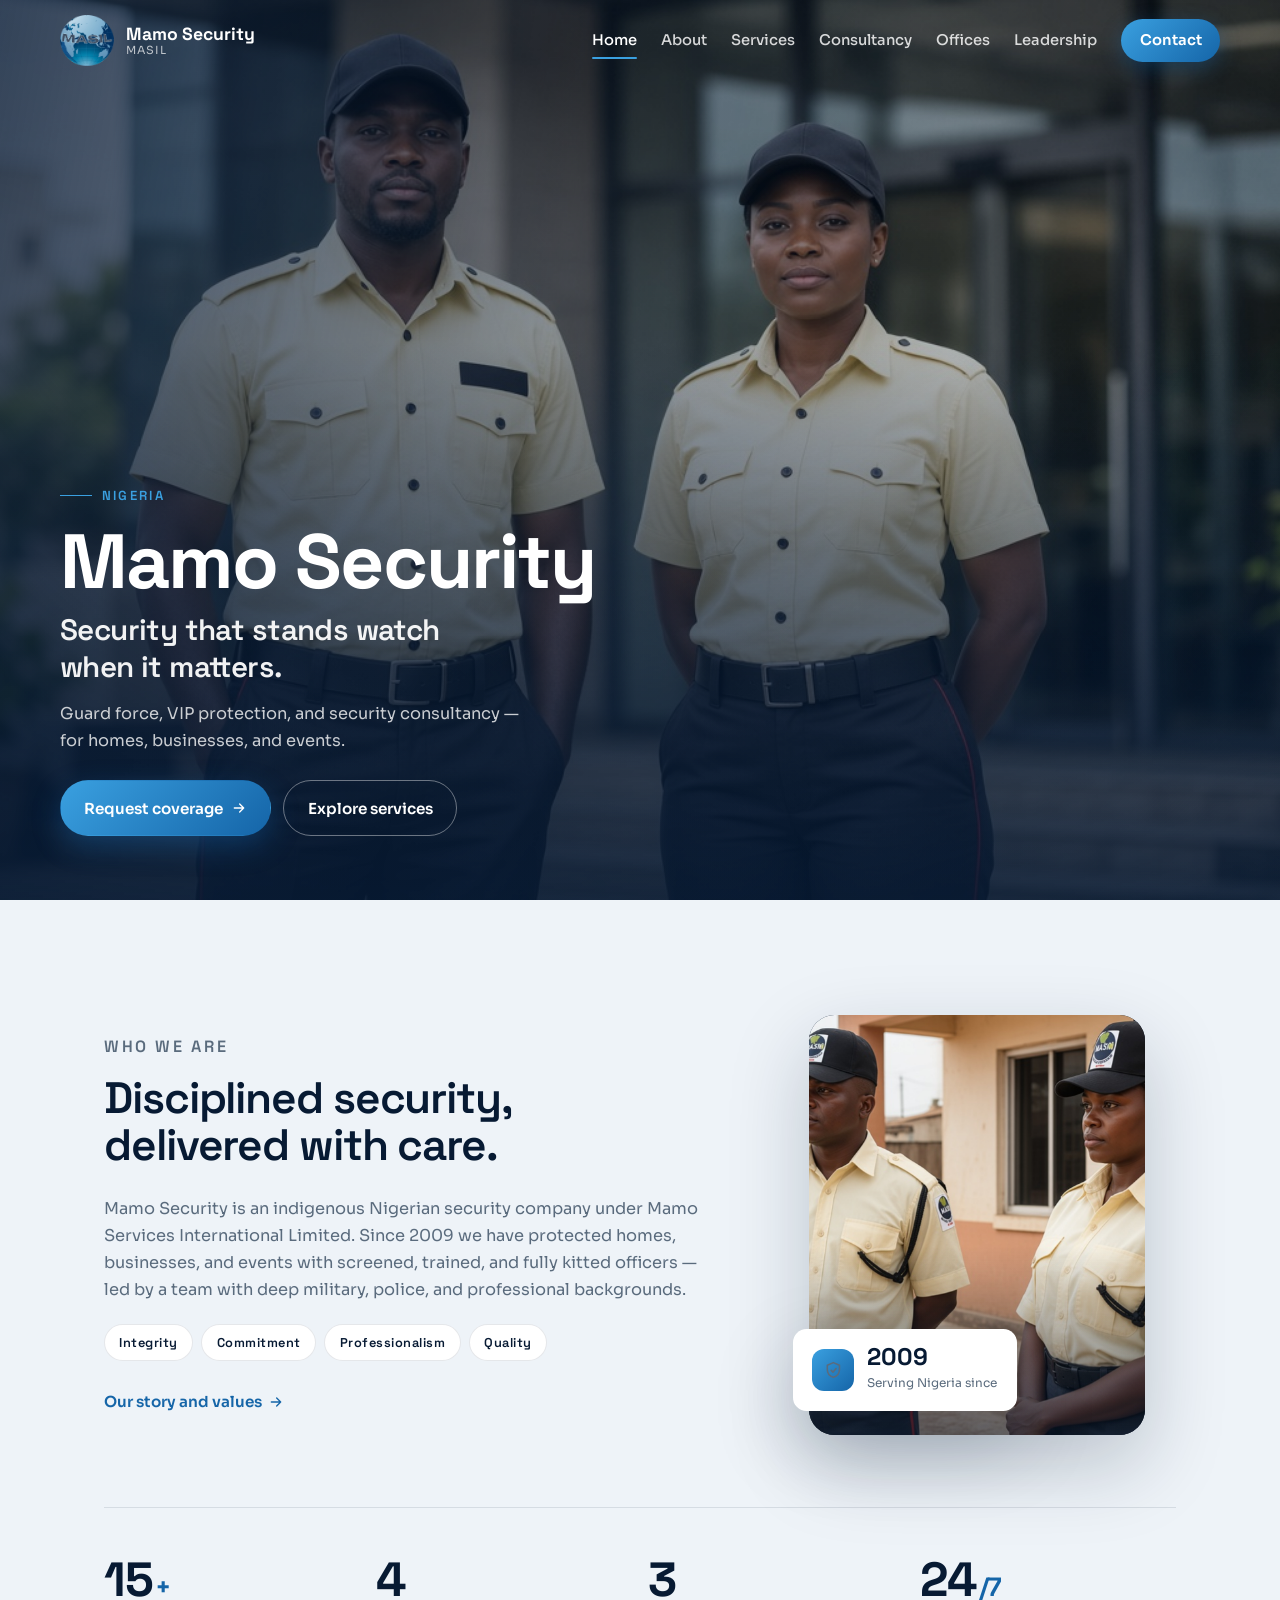
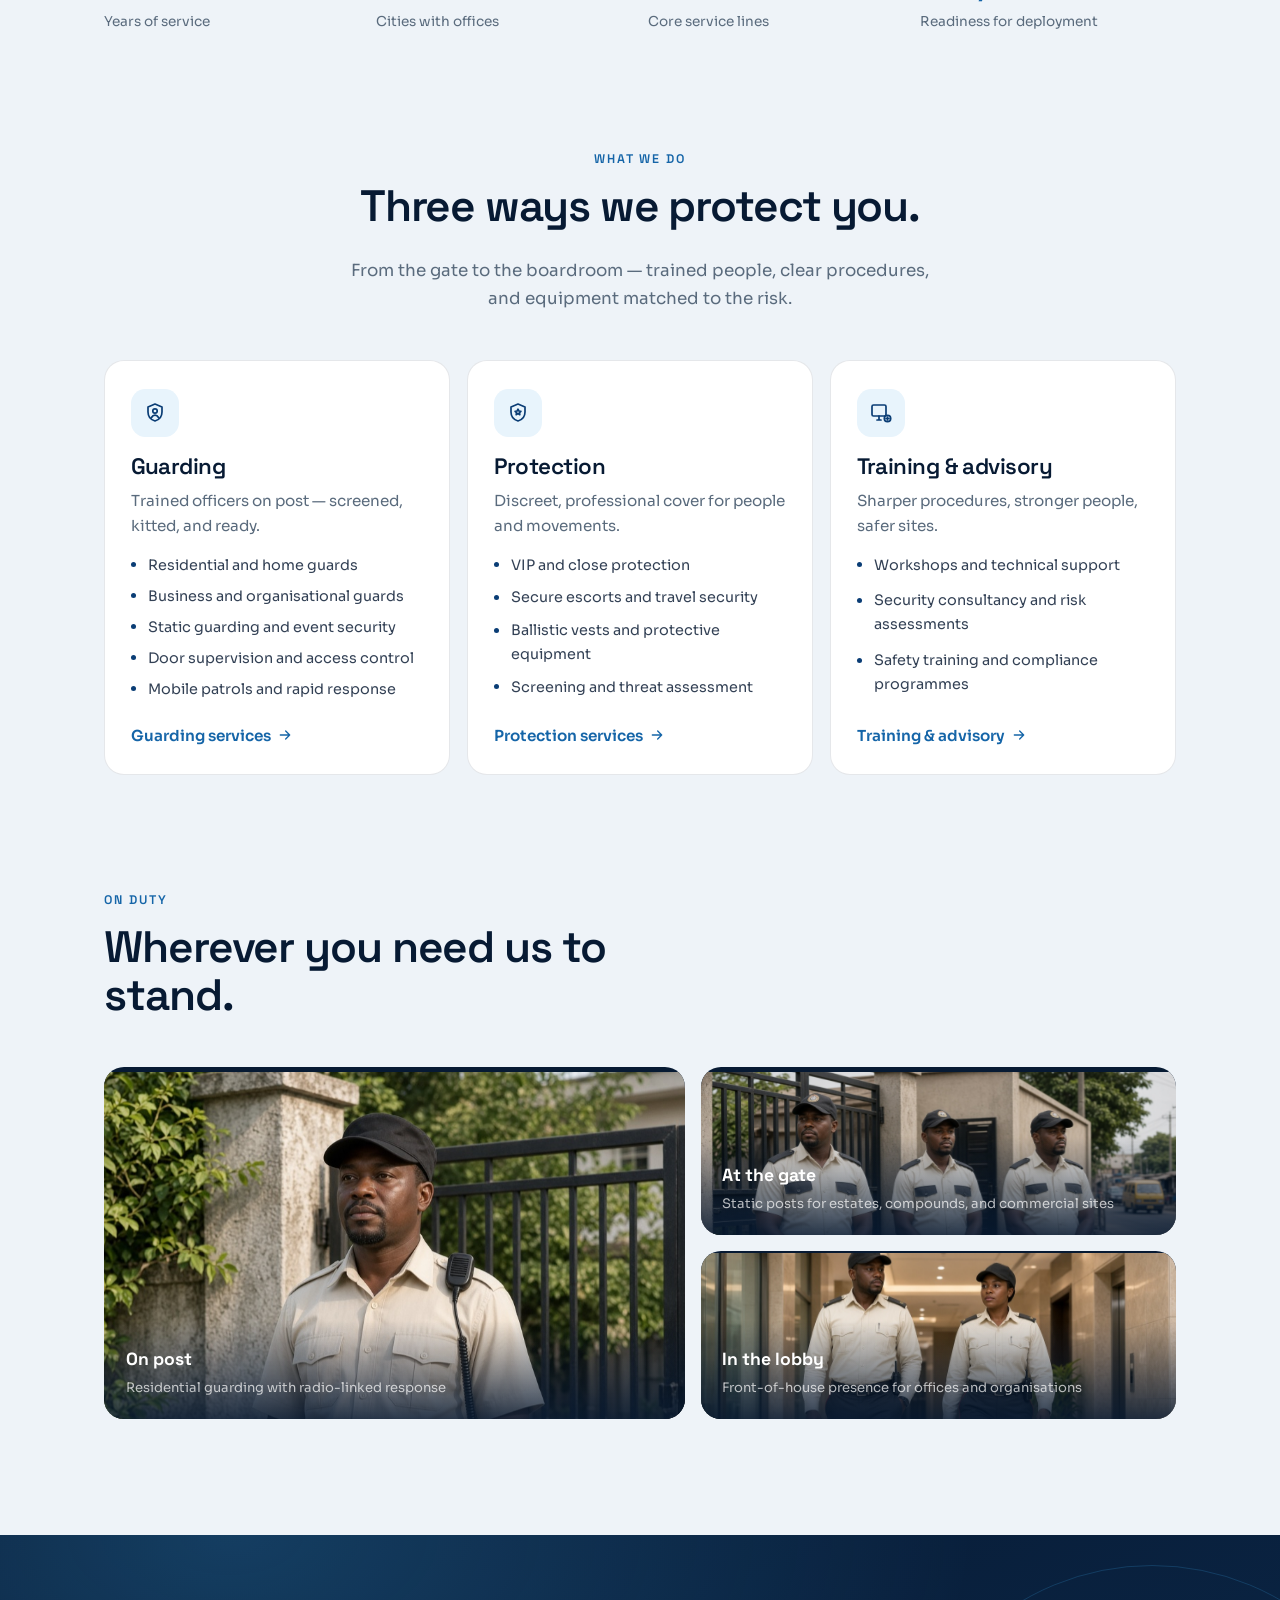
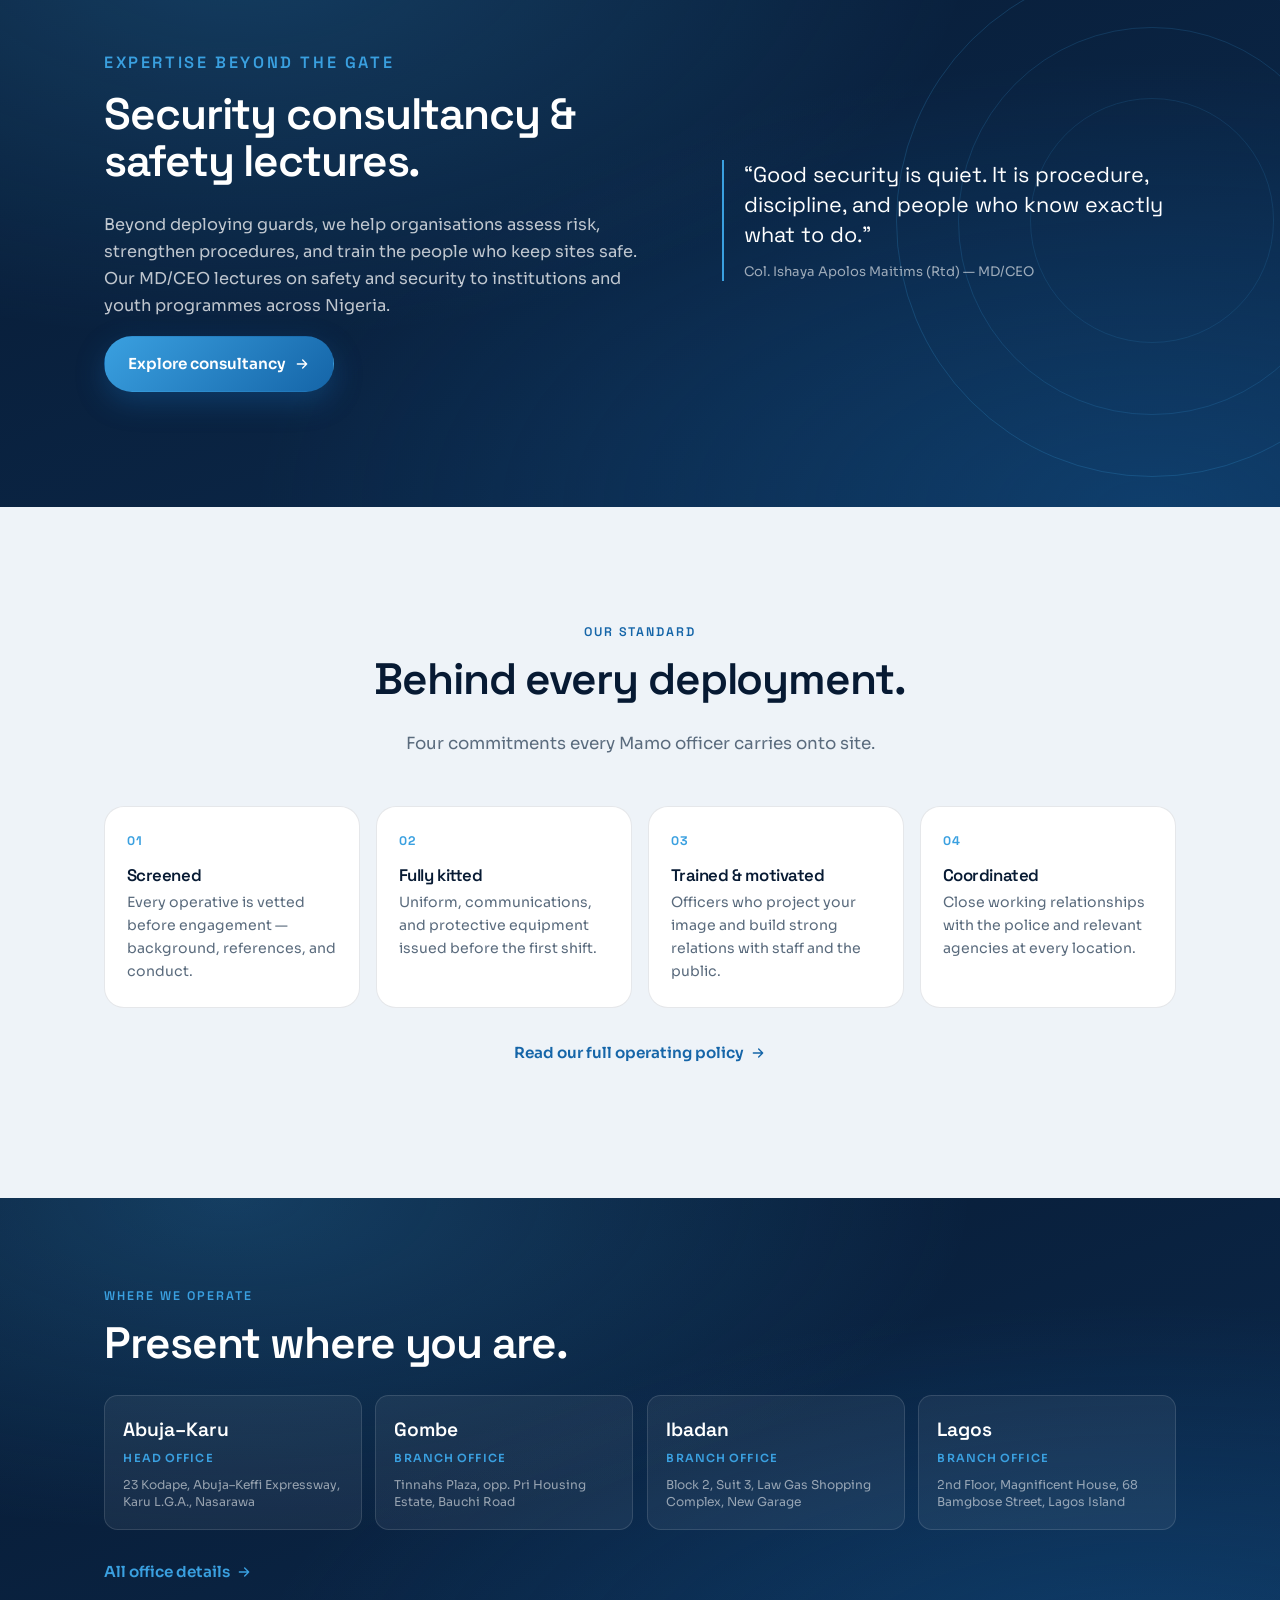
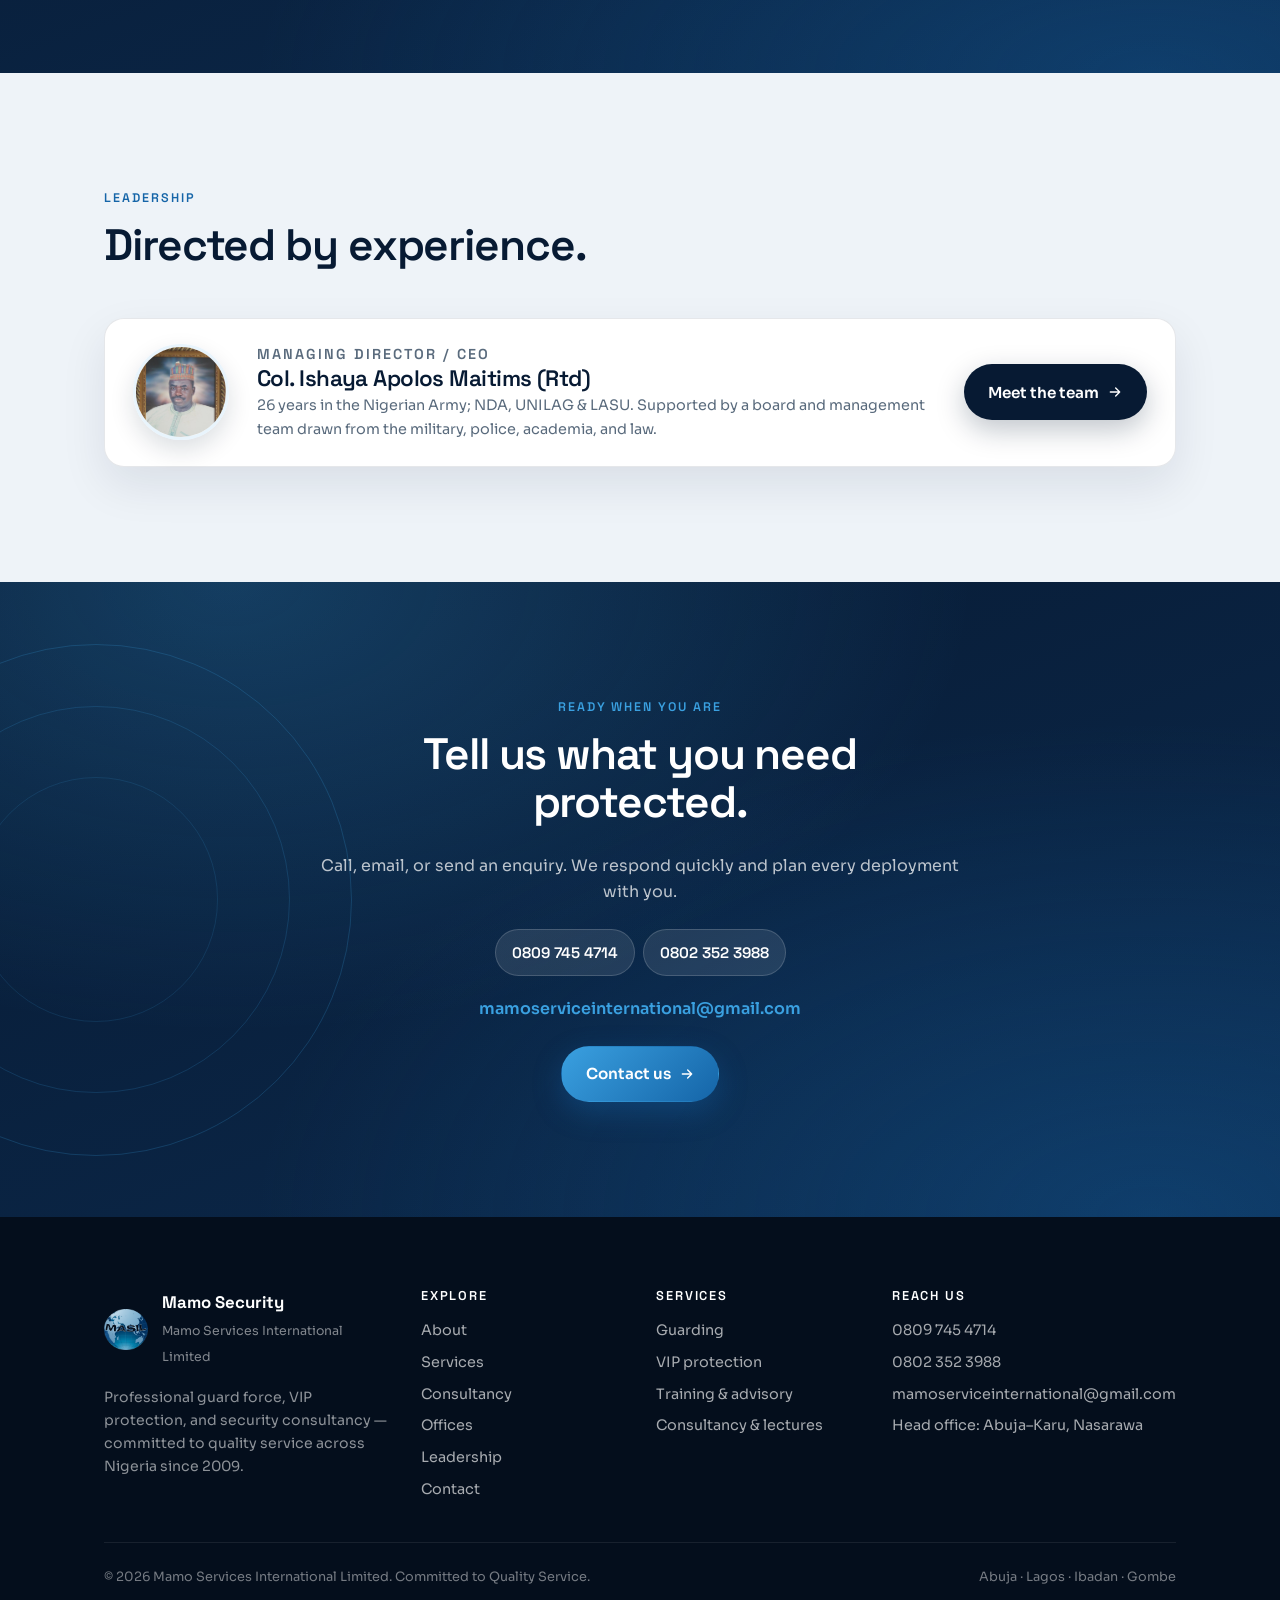
==== index.html @ b8673e97 "Launch Mamo Security multi-page marketing site. Static site ready for GitHub Pages with shared desig" ====
<!DOCTYPE html>
<html lang="en">
<head>
  <meta charset="UTF-8" />
  <meta name="viewport" content="width=device-width, initial-scale=1.0" />
  <title>Mamo Security | Security that stands watch when it matters</title>
  <meta name="description" content="Mamo Security — professional guard force, VIP protection, and security consultancy across Abuja, Lagos, Ibadan, and Gombe. A division of Mamo Services International Limited." />
  <link rel="preconnect" href="https://fonts.googleapis.com" />
  <link rel="preconnect" href="https://fonts.gstatic.com" crossorigin />
  <link href="https://fonts.googleapis.com/css2?family=Sora:wght@400;500;600;700&family=Space+Grotesk:wght@500;600;700&display=swap" rel="stylesheet" />
  <link rel="stylesheet" href="css/styles.css" />
</head>
<body>
  <a class="skip-link" href="#main">Skip to content</a>

  <header class="site-header">
    <div class="header-inner">
      <a class="brand" href="index.html">
        <img src="assets/logo-masil.png?v=4" alt="MASIL — Mamo Services International Limited" class="brand-logo" width="54" height="54" />
        <span class="brand-copy">
          <strong>Mamo Security</strong>
          <span>MASIL</span>
        </span>
      </a>
      <button class="nav-toggle" type="button" aria-expanded="false" aria-controls="site-nav" aria-label="Open menu">
        <span></span><span></span>
      </button>
      <nav class="site-nav" id="site-nav" aria-label="Primary">
        <a href="index.html">Home</a>
        <a href="about.html">About</a>
        <a href="services.html">Services</a>
        <a href="consultancy.html">Consultancy</a>
        <a href="offices.html">Offices</a>
        <a href="leadership.html">Leadership</a>
        <a href="contact.html" class="nav-cta">Contact</a>
      </nav>
    </div>
  </header>

  <main id="main">
    <!-- Hero -->
    <section class="hero">
      <div class="hero-bg" aria-hidden="true">
        <img src="assets/ai-hero-guards.png" alt="" class="hero-photo" fetchpriority="high" />
        <div class="hero-mesh"></div>
      </div>
      <div class="hero-frame">
        <div class="hero-inner">
          <p class="hero-kicker">Nigeria</p>
          <h1 class="hero-brand">Mamo Security</h1>
          <p class="hero-tagline">Security that stands watch when it matters.</p>
          <p class="hero-lead">
            Guard force, VIP protection, and security consultancy — for homes, businesses, and events.
          </p>
          <div class="hero-actions">
            <a class="btn btn-accent" href="contact.html">
              Request coverage
              <svg viewBox="0 0 24 24" fill="none" stroke="currentColor" stroke-width="2" stroke-linecap="round" stroke-linejoin="round"><path d="M5 12h14M13 6l6 6-6 6"/></svg>
            </a>
            <a class="btn btn-line" href="services.html">Explore services</a>
          </div>
        </div>
      </div>
    </section>

    <!-- Who we are -->
    <section class="section">
      <div class="container">
        <div class="split">
          <div class="split-copy reveal">
            <p class="eyebrow">Who we are</p>
            <h2>Disciplined security, delivered with care.</h2>
            <p>
              Mamo Security is an indigenous Nigerian security company under Mamo Services International Limited.
              Since 2009 we have protected homes, businesses, and events with screened, trained, and fully kitted officers —
              led by a team with deep military, police, and professional backgrounds.
            </p>
            <ul class="value-chips" aria-label="Core values">
              <li>Integrity</li>
              <li>Commitment</li>
              <li>Professionalism</li>
              <li>Quality</li>
            </ul>
            <a class="link-arrow" href="about.html">
              Our story and values
              <svg viewBox="0 0 24 24" fill="none" stroke="currentColor" stroke-width="2" stroke-linecap="round" stroke-linejoin="round"><path d="M5 12h14M13 6l6 6-6 6"/></svg>
            </a>
          </div>
          <div class="split-media reveal-scale" style="--d: 120ms">
            <div class="media-frame" data-parallax="30">
              <img src="assets/about-band-local-duo-v2.png" alt="Mamo Security officers on duty" loading="lazy" />
            </div>
            <div class="float-card">
              <span class="float-icon" aria-hidden="true">
                <svg viewBox="0 0 24 24" fill="none" stroke="currentColor" stroke-width="1.8" stroke-linecap="round" stroke-linejoin="round"><path d="M12 3l7 3v5c0 4.5-3 7.8-7 9-4-1.2-7-4.5-7-9V6l7-3z"/><path d="M9.5 12l2 2 3.5-4"/></svg>
              </span>
              <div>
                <strong>2009</strong>
                <span>Serving Nigeria since</span>
              </div>
            </div>
          </div>
        </div>

        <ul class="stats" data-stagger="100">
          <li>
            <strong data-count="15" data-suffix="+">0</strong>
            <span>Years of service</span>
          </li>
          <li>
            <strong data-count="4">0</strong>
            <span>Cities with offices</span>
          </li>
          <li>
            <strong data-count="3">0</strong>
            <span>Core service lines</span>
          </li>
          <li>
            <strong data-count="24" data-suffix="/7">0</strong>
            <span>Readiness for deployment</span>
          </li>
        </ul>
      </div>
    </section>

    <!-- Services -->
    <section class="section" style="padding-top: 0">
      <div class="container">
        <div class="section-head center reveal">
          <p class="eyebrow">What we do</p>
          <h2>Three ways we protect you.</h2>
          <p class="lead">From the gate to the boardroom — trained people, clear procedures, and equipment matched to the risk.</p>
        </div>

        <div class="feature-grid" data-stagger="110">
          <article class="feature">
            <span class="feature-icon" aria-hidden="true">
              <svg viewBox="0 0 24 24" fill="none" stroke="currentColor" stroke-width="1.7" stroke-linecap="round" stroke-linejoin="round"><path d="M12 3l7 3v5c0 4.5-3 7.8-7 9-4-1.2-7-4.5-7-9V6l7-3z"/><circle cx="12" cy="10" r="2.2"/><path d="M8.5 16.5c.8-1.5 2-2.3 3.5-2.3s2.7.8 3.5 2.3"/></svg>
            </span>
            <h3>Guarding</h3>
            <p>Trained officers on post — screened, kitted, and ready.</p>
            <ul>
              <li>Residential and home guards</li>
              <li>Business and organisational guards</li>
              <li>Static guarding and event security</li>
              <li>Door supervision and access control</li>
              <li>Mobile patrols and rapid response</li>
            </ul>
            <a class="link-arrow" href="services.html#guarding">
              Guarding services
              <svg viewBox="0 0 24 24" fill="none" stroke="currentColor" stroke-width="2" stroke-linecap="round" stroke-linejoin="round"><path d="M5 12h14M13 6l6 6-6 6"/></svg>
            </a>
          </article>

          <article class="feature">
            <span class="feature-icon" aria-hidden="true">
              <svg viewBox="0 0 24 24" fill="none" stroke="currentColor" stroke-width="1.7" stroke-linecap="round" stroke-linejoin="round"><path d="M12 3l7 3v5c0 4.5-3 7.8-7 9-4-1.2-7-4.5-7-9V6l7-3z"/><path d="M12 8.2l.9 1.8 2 .3-1.4 1.4.3 2L12 12.6l-1.8 1.1.3-2-1.4-1.4 2-.3L12 8.2z"/></svg>
            </span>
            <h3>Protection</h3>
            <p>Discreet, professional cover for people and movements.</p>
            <ul>
              <li>VIP and close protection</li>
              <li>Secure escorts and travel security</li>
              <li>Ballistic vests and protective equipment</li>
              <li>Screening and threat assessment</li>
            </ul>
            <a class="link-arrow" href="services.html#protection">
              Protection services
              <svg viewBox="0 0 24 24" fill="none" stroke="currentColor" stroke-width="2" stroke-linecap="round" stroke-linejoin="round"><path d="M5 12h14M13 6l6 6-6 6"/></svg>
            </a>
          </article>

          <article class="feature">
            <span class="feature-icon" aria-hidden="true">
              <svg viewBox="0 0 24 24" fill="none" stroke="currentColor" stroke-width="1.7" stroke-linecap="round" stroke-linejoin="round"><rect x="3" y="4" width="14" height="11" rx="1.5"/><path d="M8 19h4M10 15v4"/><circle cx="18.5" cy="17.5" r="3.2"/><path d="M18.5 16v3M17 17.5h3"/></svg>
            </span>
            <h3>Training &amp; advisory</h3>
            <p>Sharper procedures, stronger people, safer sites.</p>
            <ul>
              <li>Workshops and technical support</li>
              <li>Security consultancy and risk assessments</li>
              <li>Safety training and compliance programmes</li>
            </ul>
            <a class="link-arrow" href="services.html#training">
              Training &amp; advisory
              <svg viewBox="0 0 24 24" fill="none" stroke="currentColor" stroke-width="2" stroke-linecap="round" stroke-linejoin="round"><path d="M5 12h14M13 6l6 6-6 6"/></svg>
            </a>
          </article>
        </div>
      </div>
    </section>

    <!-- Gallery -->
    <section class="section" style="padding-top: 0">
      <div class="container">
        <div class="section-head reveal">
          <p class="eyebrow">On duty</p>
          <h2>Wherever you need us to stand.</h2>
        </div>
        <div class="gallery" data-stagger="120">
          <figure class="reveal-scale" data-parallax="14" data-scale="1.04">
            <img src="assets/ai-guard-solo.png" alt="Officer on residential post with radio" loading="lazy" />
            <figcaption>
              <strong>On post</strong>
              <span>Residential guarding with radio-linked response</span>
            </figcaption>
          </figure>
          <figure class="reveal-scale" data-parallax="10" data-scale="1.04">
            <img src="assets/ai-guards-team.png" alt="Three Mamo Security officers at a compound gate" loading="lazy" />
            <figcaption>
              <strong>At the gate</strong>
              <span>Static posts for estates, compounds, and commercial sites</span>
            </figcaption>
          </figure>
          <figure class="reveal-scale" data-parallax="10" data-scale="1.04">
            <img src="assets/ai-guards-indoor.png" alt="Two officers patrolling a corporate lobby" loading="lazy" />
            <figcaption>
              <strong>In the lobby</strong>
              <span>Front-of-house presence for offices and organisations</span>
            </figcaption>
          </figure>
        </div>
      </div>
    </section>

    <!-- Consultancy band -->
    <section class="section band light">
      <div class="band-globe" aria-hidden="true"></div>
      <div class="container">
        <div class="band-inner">
          <div class="reveal">
            <p class="eyebrow">Expertise beyond the gate</p>
            <h2>Security consultancy &amp; safety lectures.</h2>
            <p>
              Beyond deploying guards, we help organisations assess risk, strengthen procedures,
              and train the people who keep sites safe. Our MD/CEO lectures on safety and security
              to institutions and youth programmes across Nigeria.
            </p>
            <a class="btn btn-accent" href="consultancy.html">
              Explore consultancy
              <svg viewBox="0 0 24 24" fill="none" stroke="currentColor" stroke-width="2" stroke-linecap="round" stroke-linejoin="round"><path d="M5 12h14M13 6l6 6-6 6"/></svg>
            </a>
          </div>
          <blockquote class="quote reveal" style="--d: 150ms">
            “Good security is quiet. It is procedure, discipline, and people who know exactly what to do.”
            <small>Col. Ishaya Apolos Maitims (Rtd) — MD/CEO</small>
          </blockquote>
        </div>
      </div>
    </section>

    <!-- Standards -->
    <section class="section">
      <div class="container">
        <div class="section-head center reveal">
          <p class="eyebrow">Our standard</p>
          <h2>Behind every deployment.</h2>
          <p class="lead">Four commitments every Mamo officer carries onto site.</p>
        </div>
        <ul class="pillars" data-stagger="100">
          <li>
            <span class="pillar-num">01</span>
            <h3>Screened</h3>
            <p>Every operative is vetted before engagement — background, references, and conduct.</p>
          </li>
          <li>
            <span class="pillar-num">02</span>
            <h3>Fully kitted</h3>
            <p>Uniform, communications, and protective equipment issued before the first shift.</p>
          </li>
          <li>
            <span class="pillar-num">03</span>
            <h3>Trained &amp; motivated</h3>
            <p>Officers who project your image and build strong relations with staff and the public.</p>
          </li>
          <li>
            <span class="pillar-num">04</span>
            <h3>Coordinated</h3>
            <p>Close working relationships with the police and relevant agencies at every location.</p>
          </li>
        </ul>
        <p style="text-align:center; margin-top: 2rem" class="reveal">
          <a class="link-arrow" href="about.html#policy">
            Read our full operating policy
            <svg viewBox="0 0 24 24" fill="none" stroke="currentColor" stroke-width="2" stroke-linecap="round" stroke-linejoin="round"><path d="M5 12h14M13 6l6 6-6 6"/></svg>
          </a>
        </p>
      </div>
    </section>

    <!-- Offices -->
    <section class="section band light" style="padding-top: clamp(3.5rem, 7vw, 5.5rem); padding-bottom: clamp(3.5rem, 7vw, 5.5rem)">
      <div class="container">
        <div class="section-head reveal" style="margin-bottom: 1.75rem">
          <p class="eyebrow">Where we operate</p>
          <h2>Present where you are.</h2>
        </div>
        <ul class="cities" data-stagger="90">
          <li>
            <strong>Abuja–Karu</strong>
            <span class="tag">Head office</span>
            <small>23 Kodape, Abuja–Keffi Expressway, Karu L.G.A., Nasarawa</small>
          </li>
          <li>
            <strong>Gombe</strong>
            <span class="tag">Branch office</span>
            <small>Tinnahs Plaza, opp. Pri Housing Estate, Bauchi Road</small>
          </li>
          <li>
            <strong>Ibadan</strong>
            <span class="tag">Branch office</span>
            <small>Block 2, Suit 3, Law Gas Shopping Complex, New Garage</small>
          </li>
          <li>
            <strong>Lagos</strong>
            <span class="tag">Branch office</span>
            <small>2nd Floor, Magnificent House, 68 Bamgbose Street, Lagos Island</small>
          </li>
        </ul>
        <p style="margin: 1.75rem 0 0" class="reveal">
          <a class="link-arrow" href="offices.html">
            All office details
            <svg viewBox="0 0 24 24" fill="none" stroke="currentColor" stroke-width="2" stroke-linecap="round" stroke-linejoin="round"><path d="M5 12h14M13 6l6 6-6 6"/></svg>
          </a>
        </p>
      </div>
    </section>

    <!-- Leadership teaser -->
    <section class="section">
      <div class="container">
        <div class="section-head reveal">
          <p class="eyebrow">Leadership</p>
          <h2>Directed by experience.</h2>
        </div>
        <div class="ceo-teaser reveal-scale">
          <div class="avatar">
            <img src="assets/ceo-maitims.jpg" alt="Ishaya Apolos Maitims, MD/CEO" loading="lazy" />
          </div>
          <div>
            <p class="role">Managing Director / CEO</p>
            <h3>Col. Ishaya Apolos Maitims (Rtd)</h3>
            <p>26 years in the Nigerian Army; NDA, UNILAG &amp; LASU. Supported by a board and management team drawn from the military, police, academia, and law.</p>
          </div>
          <a class="btn btn-dark" href="leadership.html">
            Meet the team
            <svg viewBox="0 0 24 24" fill="none" stroke="currentColor" stroke-width="2" stroke-linecap="round" stroke-linejoin="round"><path d="M5 12h14M13 6l6 6-6 6"/></svg>
          </a>
        </div>
      </div>
    </section>

    <!-- CTA -->
    <section class="section band cta">
      <div class="band-globe" aria-hidden="true" style="right: auto; left: -10rem"></div>
      <div class="container">
        <div class="cta-inner reveal">
          <p class="eyebrow" style="color: var(--sky)">Ready when you are</p>
          <h2>Tell us what you need protected.</h2>
          <p>Call, email, or send an enquiry. We respond quickly and plan every deployment with you.</p>
          <div class="phones">
            <a href="tel:+2348097454714">0809 745 4714</a>
            <a href="tel:+2348023523988">0802 352 3988</a>
          </div>
          <a class="email-link" href="mailto:mamoserviceinternational@gmail.com">mamoserviceinternational@gmail.com</a>
          <div>
            <a class="btn btn-accent" href="contact.html">
              Contact us
              <svg viewBox="0 0 24 24" fill="none" stroke="currentColor" stroke-width="2" stroke-linecap="round" stroke-linejoin="round"><path d="M5 12h14M13 6l6 6-6 6"/></svg>
            </a>
          </div>
        </div>
      </div>
    </section>
  </main>

  <footer class="site-footer">
    <div class="container">
      <div class="footer-grid">
        <div>
          <a class="footer-brand" href="index.html">
            <img src="assets/logo-masil.png?v=4" alt="" width="44" height="44" />
            <div>
              <strong>Mamo Security</strong>
              <span>Mamo Services International Limited</span>
            </div>
          </a>
          <p class="footer-blurb">Professional guard force, VIP protection, and security consultancy — committed to quality service across Nigeria since 2009.</p>
        </div>
        <div>
          <h4>Explore</h4>
          <ul class="footer-links">
            <li><a href="about.html">About</a></li>
            <li><a href="services.html">Services</a></li>
            <li><a href="consultancy.html">Consultancy</a></li>
            <li><a href="offices.html">Offices</a></li>
            <li><a href="leadership.html">Leadership</a></li>
            <li><a href="contact.html">Contact</a></li>
          </ul>
        </div>
        <div>
          <h4>Services</h4>
          <ul class="footer-links">
            <li><a href="services.html#guarding">Guarding</a></li>
            <li><a href="services.html#protection">VIP protection</a></li>
            <li><a href="services.html#training">Training &amp; advisory</a></li>
            <li><a href="consultancy.html">Consultancy &amp; lectures</a></li>
          </ul>
        </div>
        <div>
          <h4>Reach us</h4>
          <ul class="footer-links">
            <li><a href="tel:+2348097454714">0809 745 4714</a></li>
            <li><a href="tel:+2348023523988">0802 352 3988</a></li>
            <li><a href="mailto:mamoserviceinternational@gmail.com">mamoserviceinternational@gmail.com</a></li>
            <li>Head office: Abuja–Karu, Nasarawa</li>
          </ul>
        </div>
      </div>
      <div class="footer-meta">
        <span>© <span data-year></span> Mamo Services International Limited. Committed to Quality Service.</span>
        <span>Abuja · Lagos · Ibadan · Gombe</span>
      </div>
    </div>
  </footer>

  <script src="js/main.js"></script>
</body>
</html>
---- css/styles.css ----
/* ==========================================================================
   Mamo Security — design system
   Palette from the MASIL globe: deep navy → ocean → sky, ice, white.
   ========================================================================== */

:root {
  --navy: #071a33;
  --navy-2: #0c2a4d;
  --deep: #0a3d75;
  --ocean: #1565a8;
  --sky: #3aa0e0;
  --ice: #e8f4fc;
  --mist: #eef3f8;
  --mist-2: #e4ebf3;
  --white: #ffffff;
  --ink: #0b1524;
  --muted: #5a6b7d;
  --line: rgba(7, 26, 51, 0.1);
  --line-light: rgba(255, 255, 255, 0.14);

  --font-display: "Space Grotesk", system-ui, sans-serif;
  --font-body: "Sora", system-ui, sans-serif;

  --space: clamp(1.25rem, 4vw, 2.75rem);
  --max: 1160px;
  --radius: 1.25rem;
  --radius-sm: 0.85rem;
  --ease: cubic-bezier(0.22, 1, 0.36, 1);
  --shadow-soft: 0 18px 46px rgba(7, 26, 51, 0.09);
  --shadow-deep: 0 30px 80px rgba(7, 26, 51, 0.22);
}

/* --------------------------------------------------------------------------
   Base
   -------------------------------------------------------------------------- */
*,
*::before,
*::after { box-sizing: border-box; }

html { scroll-behavior: smooth; -webkit-text-size-adjust: 100%; }

body {
  margin: 0;
  font-family: var(--font-body);
  font-size: 1rem;
  line-height: 1.65;
  color: var(--ink);
  background: var(--mist);
  -webkit-font-smoothing: antialiased;
  opacity: 0;
  transition: opacity 0.5s var(--ease);
}

body.is-ready { opacity: 1; }

img { display: block; max-width: 100%; }
a { color: inherit; text-decoration: none; }
p { margin: 0 0 1em; }
ul, ol { margin: 0; padding: 0; }

h1, h2, h3, h4 {
  font-family: var(--font-display);
  font-weight: 600;
  letter-spacing: -0.025em;
  line-height: 1.08;
  margin: 0 0 0.6em;
  color: var(--navy);
}

h1 { font-size: clamp(2.4rem, 6.5vw, 4.2rem); font-weight: 700; }
h2 { font-size: clamp(1.85rem, 4vw, 2.75rem); }
h3 { font-size: clamp(1.15rem, 2.2vw, 1.4rem); }

.skip-link {
  position: absolute;
  left: -999px;
  top: 0;
  background: var(--navy);
  color: var(--white);
  padding: 0.75rem 1rem;
  z-index: 200;
}
.skip-link:focus { left: 1rem; top: 1rem; }

/* --------------------------------------------------------------------------
   Utilities
   -------------------------------------------------------------------------- */
.container {
  max-width: var(--max);
  margin: 0 auto;
  padding: 0 var(--space);
}

.section {
  padding: clamp(4.5rem, 9vw, 7.5rem) 0;
  position: relative;
}

.section-tight { padding: clamp(3rem, 6vw, 4.5rem) 0; }

.eyebrow {
  font-family: var(--font-display);
  font-size: 0.78rem;
  font-weight: 600;
  letter-spacing: 0.16em;
  text-transform: uppercase;
  color: var(--ocean);
  margin: 0 0 0.85rem;
}

.section-head {
  max-width: 38rem;
  margin-bottom: clamp(2rem, 4vw, 3rem);
}

.section-head.center {
  text-align: center;
  margin-left: auto;
  margin-right: auto;
}

.section-head p.lead {
  color: var(--muted);
  font-size: 1.05rem;
  margin: 0;
}

.light,
.light h1,
.light h2,
.light h3 { color: var(--white); }
.light .eyebrow { color: var(--sky); }
.light p.lead,
.light .muted { color: rgba(255, 255, 255, 0.72); }

.muted { color: var(--muted); }

/* Buttons */
.btn {
  display: inline-flex;
  align-items: center;
  justify-content: center;
  gap: 0.5rem;
  padding: 0.9rem 1.45rem;
  font-family: var(--font-body);
  font-size: 0.95rem;
  font-weight: 600;
  border-radius: 999px;
  border: 1px solid transparent;
  cursor: pointer;
  position: relative;
  overflow: hidden;
  transition: transform 0.3s var(--ease), box-shadow 0.3s var(--ease), background 0.3s var(--ease), border-color 0.3s var(--ease), color 0.3s var(--ease);
}

.btn svg { width: 1rem; height: 1rem; transition: transform 0.3s var(--ease); }
.btn:hover svg { transform: translateX(3px); }
.btn:hover { transform: translateY(-2px); }

.btn-accent {
  background: linear-gradient(135deg, var(--sky), var(--ocean));
  color: var(--white);
  box-shadow: 0 10px 28px rgba(21, 101, 168, 0.38);
}

.btn-accent::after {
  content: "";
  position: absolute;
  inset: 0;
  background: linear-gradient(115deg, transparent 30%, rgba(255, 255, 255, 0.28) 50%, transparent 70%);
  transform: translateX(-120%);
  transition: transform 0.7s var(--ease);
}
.btn-accent:hover::after { transform: translateX(120%); }

.btn-line {
  background: transparent;
  color: var(--white);
  border-color: rgba(255, 255, 255, 0.4);
}
.btn-line:hover { border-color: var(--white); background: rgba(255, 255, 255, 0.08); }

.btn-dark {
  background: var(--navy);
  color: var(--white);
  box-shadow: 0 10px 28px rgba(7, 26, 51, 0.25);
}
.btn-dark:hover { background: var(--navy-2); }

.btn-outline {
  background: transparent;
  color: var(--navy);
  border-color: rgba(7, 26, 51, 0.22);
}
.btn-outline:hover { border-color: var(--navy); background: rgba(7, 26, 51, 0.04); }

.link-arrow {
  display: inline-flex;
  align-items: center;
  gap: 0.4rem;
  font-weight: 600;
  color: var(--ocean);
  font-size: 0.95rem;
}
.link-arrow svg { width: 1rem; height: 1rem; transition: transform 0.3s var(--ease); }
.link-arrow:hover svg { transform: translateX(4px); }
.light .link-arrow { color: var(--sky); }

/* Cards */
.card {
  background: var(--white);
  border: 1px solid var(--line);
  border-radius: var(--radius);
  box-shadow: var(--shadow-soft);
}

/* --------------------------------------------------------------------------
   Reveal animations
   -------------------------------------------------------------------------- */
.reveal {
  opacity: 0;
  transform: translateY(26px);
  transition: opacity 0.9s var(--ease), transform 0.9s var(--ease);
  transition-delay: var(--d, 0ms);
  will-change: opacity, transform;
}
.reveal.is-visible { opacity: 1; transform: none; }

.reveal-scale {
  opacity: 0;
  transform: scale(0.96);
  transition: opacity 1s var(--ease), transform 1s var(--ease);
  transition-delay: var(--d, 0ms);
}
.reveal-scale.is-visible { opacity: 1; transform: none; }

@keyframes rise {
  from { opacity: 0; transform: translateY(24px); }
  to { opacity: 1; transform: none; }
}

@keyframes slow-zoom {
  from { transform: scale(1.08); }
  to { transform: scale(1); }
}

@keyframes float {
  0%, 100% { transform: translateY(0); }
  50% { transform: translateY(-8px); }
}

@keyframes pulse-ring {
  0% { transform: scale(0.9); opacity: 0.6; }
  100% { transform: scale(1.6); opacity: 0; }
}

/* --------------------------------------------------------------------------
   Header
   -------------------------------------------------------------------------- */
.site-header {
  position: fixed;
  inset: 0 0 auto;
  z-index: 100;
  padding: 0.85rem var(--space);
  transition: background 0.4s var(--ease), box-shadow 0.4s var(--ease), padding 0.4s var(--ease);
}

.site-header.is-scrolled {
  background: rgba(7, 26, 51, 0.88);
  backdrop-filter: blur(18px) saturate(140%);
  -webkit-backdrop-filter: blur(18px) saturate(140%);
  box-shadow: 0 10px 40px rgba(7, 26, 51, 0.28);
  padding: 0.6rem var(--space);
}

.header-inner {
  max-width: var(--max);
  margin: 0 auto;
  display: flex;
  align-items: center;
  justify-content: space-between;
  gap: 1.5rem;
}

.brand {
  display: flex;
  align-items: center;
  gap: 0.75rem;
  color: var(--white);
  z-index: 2;
}

.brand-logo {
  width: 54px;
  height: 54px;
  object-fit: contain;
  flex-shrink: 0;
  transition: transform 0.4s var(--ease);
}
.brand:hover .brand-logo { transform: rotate(-6deg) scale(1.04); }

.brand-copy {
  display: flex;
  flex-direction: column;
  line-height: 1.15;
}

.brand-copy strong {
  font-family: var(--font-display);
  font-size: 1.1rem;
  font-weight: 700;
}

.brand-copy span {
  font-size: 0.7rem;
  opacity: 0.7;
  letter-spacing: 0.08em;
  text-transform: uppercase;
}

.site-nav {
  display: flex;
  align-items: center;
  gap: 1.5rem;
  font-size: 0.92rem;
  font-weight: 500;
}

.site-nav a {
  color: rgba(255, 255, 255, 0.82);
  position: relative;
  padding: 0.25rem 0;
  transition: color 0.3s var(--ease);
}

.site-nav a:not(.nav-cta)::after {
  content: "";
  position: absolute;
  left: 0;
  right: 0;
  bottom: -2px;
  height: 2px;
  background: var(--sky);
  transform: scaleX(0);
  transform-origin: left;
  transition: transform 0.35s var(--ease);
  border-radius: 1px;
}

.site-nav a:not(.nav-cta):hover,
.site-nav a[aria-current="page"] { color: var(--white); }

.site-nav a:not(.nav-cta):hover::after,
.site-nav a[aria-current="page"]::after { transform: scaleX(1); }

.nav-cta {
  background: linear-gradient(135deg, var(--sky), var(--ocean));
  color: var(--white) !important;
  padding: 0.6rem 1.15rem !important;
  border-radius: 999px;
  font-weight: 600;
  box-shadow: 0 6px 20px rgba(21, 101, 168, 0.35);
  transition: transform 0.3s var(--ease), box-shadow 0.3s var(--ease) !important;
}

.nav-cta:hover {
  transform: translateY(-2px);
  box-shadow: 0 10px 28px rgba(21, 101, 168, 0.45);
}

.nav-toggle {
  display: none;
  width: 2.5rem;
  height: 2.5rem;
  border: 0;
  background: transparent;
  cursor: pointer;
  padding: 0.5rem;
  z-index: 2;
}

.nav-toggle span {
  display: block;
  height: 2px;
  background: var(--white);
  margin: 6px 0;
  transition: transform 0.3s var(--ease), opacity 0.3s var(--ease);
  border-radius: 1px;
}

.nav-toggle[aria-expanded="true"] span:first-child { transform: translateY(4px) rotate(45deg); }
.nav-toggle[aria-expanded="true"] span:last-child { transform: translateY(-4px) rotate(-45deg); }

/* --------------------------------------------------------------------------
   Home hero
   -------------------------------------------------------------------------- */
.hero {
  position: relative;
  min-height: 100vh;
  min-height: 100dvh;
  display: grid;
  align-items: end;
  padding: 6.5rem var(--space) 4rem;
  color: var(--white);
  overflow: hidden;
}

.hero-bg { position: absolute; inset: 0; z-index: 0; }

.hero-photo {
  width: 100%;
  height: 100%;
  object-fit: cover;
  object-position: center 28%;
  animation: slow-zoom 22s var(--ease) forwards;
}

.hero-mesh {
  position: absolute;
  inset: 0;
  background:
    linear-gradient(100deg, rgba(7, 26, 51, 0.8) 0%, rgba(7, 26, 51, 0.42) 48%, rgba(7, 26, 51, 0.15) 100%),
    linear-gradient(0deg, rgba(7, 26, 51, 0.86) 0%, rgba(7, 26, 51, 0.42) 38%, transparent 62%);
}

.hero-frame {
  position: relative;
  z-index: 1;
  max-width: var(--max);
  width: 100%;
  margin: 0 auto;
}

.hero-inner { max-width: 40rem; }

.hero-kicker {
  font-family: var(--font-display);
  font-size: 0.82rem;
  font-weight: 600;
  letter-spacing: 0.18em;
  text-transform: uppercase;
  color: var(--sky);
  margin: 0 0 0.85rem;
  display: flex;
  align-items: center;
  gap: 0.6rem;
  animation: rise 0.9s 0.1s var(--ease) both;
}

.hero-kicker::before {
  content: "";
  width: 2rem;
  height: 1px;
  background: var(--sky);
}

.hero-brand {
  font-size: clamp(2.8rem, 8vw, 4.8rem);
  font-weight: 700;
  color: var(--white);
  margin: 0 0 0.6rem;
  animation: rise 0.9s 0.18s var(--ease) both;
}

.hero-tagline {
  font-family: var(--font-display);
  font-size: clamp(1.3rem, 3vw, 1.85rem);
  font-weight: 600;
  letter-spacing: -0.02em;
  line-height: 1.25;
  color: rgba(255, 255, 255, 0.94);
  margin: 0 0 0.9rem;
  max-width: 24rem;
  animation: rise 0.9s 0.26s var(--ease) both;
}

.hero-lead {
  font-size: 1.02rem;
  color: rgba(255, 255, 255, 0.78);
  max-width: 30rem;
  margin-bottom: 1.6rem;
  animation: rise 0.9s 0.34s var(--ease) both;
}

.hero-actions {
  display: flex;
  flex-wrap: wrap;
  gap: 0.75rem;
  animation: rise 0.9s 0.42s var(--ease) both;
}

/* --------------------------------------------------------------------------
   Split (text + image)
   -------------------------------------------------------------------------- */
.split {
  display: grid;
  grid-template-columns: 1.2fr 0.8fr;
  gap: clamp(2rem, 6vw, 5rem);
  align-items: center;
}

.split.reverse > :first-child { order: 2; }

.split-copy h2 { max-width: 20ch; }
.split-copy p { color: var(--muted); font-size: 1.02rem; }

.value-chips {
  display: flex;
  flex-wrap: wrap;
  gap: 0.5rem;
  list-style: none;
  margin: 1.25rem 0 1.75rem;
}

.value-chips li {
  font-family: var(--font-display);
  font-size: 0.8rem;
  font-weight: 600;
  letter-spacing: 0.04em;
  color: var(--navy);
  background: var(--white);
  border: 1px solid var(--line);
  border-radius: 999px;
  padding: 0.45rem 0.9rem;
  transition: transform 0.3s var(--ease), border-color 0.3s var(--ease);
}
.value-chips li:hover { transform: translateY(-2px); border-color: var(--sky); }

.split-media {
  position: relative;
  max-width: 21rem;
  margin-inline: auto;
}

.split-media .media-frame { max-width: none; }

.media-frame {
  position: relative;
  border-radius: calc(var(--radius) + 0.35rem);
  overflow: hidden;
  box-shadow: var(--shadow-deep);
  aspect-ratio: 4 / 5;
  background: var(--navy);
  max-width: 22rem;
  margin-inline: auto;
}

.media-frame.wide { aspect-ratio: 16 / 11; max-width: 26rem; }

.media-frame.portrait img {
  transform: scale(1.55);
  transform-origin: 50% 34%;
}

.media-frame img {
  width: 100%;
  height: 100%;
  object-fit: cover;
  will-change: transform;
  transform: scale(1.12);
}

.media-frame::after {
  content: "";
  position: absolute;
  inset: 0;
  background: linear-gradient(180deg, transparent 55%, rgba(7, 26, 51, 0.55) 100%);
  pointer-events: none;
}

.float-card {
  position: absolute;
  left: -1rem;
  bottom: 1.5rem;
  background: var(--white);
  border-radius: var(--radius-sm);
  padding: 1rem 1.2rem;
  box-shadow: var(--shadow-deep);
  display: flex;
  align-items: center;
  gap: 0.85rem;
  animation: float 6s ease-in-out infinite;
  z-index: 2;
}

.float-card strong {
  display: block;
  font-family: var(--font-display);
  font-size: 1.5rem;
  color: var(--navy);
  line-height: 1;
}

.float-card span { font-size: 0.75rem; color: var(--muted); }

.float-icon {
  width: 2.6rem;
  height: 2.6rem;
  border-radius: 0.75rem;
  background: linear-gradient(135deg, var(--sky), var(--ocean));
  color: var(--white);
  display: grid;
  place-items: center;
  flex-shrink: 0;
}
.float-icon svg { width: 1.3rem; height: 1.3rem; }

/* Stats */
.stats {
  display: grid;
  grid-template-columns: repeat(4, 1fr);
  gap: 1rem;
  list-style: none;
  margin-top: clamp(3rem, 6vw, 4.5rem);
  padding-top: clamp(2rem, 4vw, 3rem);
  border-top: 1px solid var(--line);
}

.stats li { text-align: left; }

.stats strong {
  display: block;
  font-family: var(--font-display);
  font-size: clamp(2rem, 4.5vw, 3rem);
  font-weight: 700;
  color: var(--navy);
  line-height: 1;
  letter-spacing: -0.03em;
}

.stats strong small {
  font-size: 0.55em;
  color: var(--ocean);
  margin-left: 0.1em;
}

.stats span {
  display: block;
  margin-top: 0.45rem;
  font-size: 0.85rem;
  color: var(--muted);
}

/* --------------------------------------------------------------------------
   Feature grid (services)
   -------------------------------------------------------------------------- */
.feature-grid {
  display: grid;
  grid-template-columns: repeat(3, 1fr);
  gap: 1.1rem;
}

.feature {
  background: var(--white);
  border: 1px solid var(--line);
  border-radius: var(--radius);
  padding: 1.75rem 1.6rem 1.6rem;
  position: relative;
  overflow: hidden;
  transition: transform 0.45s var(--ease), box-shadow 0.45s var(--ease), border-color 0.45s var(--ease);
  display: flex;
  flex-direction: column;
}

.feature::before {
  content: "";
  position: absolute;
  inset: 0 0 auto;
  height: 4px;
  background: linear-gradient(90deg, var(--deep), var(--ocean));
  transform: scaleX(0);
  transform-origin: left;
  transition: transform 0.5s var(--ease);
}

.feature:hover {
  transform: translateY(-6px);
  box-shadow: var(--shadow-deep);
  border-color: rgba(10, 61, 117, 0.25);
}
.feature:hover::before { transform: scaleX(1); }

.feature-icon {
  width: 3rem;
  height: 3rem;
  border-radius: 0.9rem;
  background: var(--ice);
  color: var(--deep);
  display: grid;
  place-items: center;
  margin-bottom: 1.15rem;
  transition: background 0.4s var(--ease), color 0.4s var(--ease), transform 0.4s var(--ease);
}
.feature-icon svg { width: 1.5rem; height: 1.5rem; }
.feature:hover .feature-icon {
  background: var(--deep);
  color: var(--white);
  transform: rotate(-6deg);
}

.feature h3 { margin-bottom: 0.5rem; }
.feature p { color: var(--muted); font-size: 0.95rem; margin-bottom: 1rem; }

.feature ul {
  list-style: none;
  display: grid;
  gap: 0.45rem;
  margin: 0 0 1.35rem;
  flex: 1;
}

.feature li {
  position: relative;
  padding-left: 1.1rem;
  font-size: 0.9rem;
  color: #334155;
}

.feature li::before {
  content: "";
  position: absolute;
  left: 0;
  top: 0.6em;
  width: 5px;
  height: 5px;
  border-radius: 50%;
  background: var(--deep);
}

/* --------------------------------------------------------------------------
   Gallery strip
   -------------------------------------------------------------------------- */
.gallery {
  display: grid;
  grid-template-columns: 1.1fr 0.9fr;
  grid-auto-rows: 10.5rem;
  gap: 1rem;
}

.gallery figure {
  margin: 0;
  position: relative;
  border-radius: var(--radius);
  overflow: hidden;
  background: var(--navy);
  height: 100%;
}

.gallery figure:first-child { grid-row: span 2; }

.gallery img {
  width: 100%;
  height: 100%;
  object-fit: cover;
  object-position: center 12%;
  transform: scale(1.04);
  transform-origin: center top;
  will-change: transform;
  transition: transform 0.8s var(--ease);
}

.gallery figure:hover img { transform: scale(1.08); }

.gallery figcaption {
  position: absolute;
  left: 0;
  right: 0;
  bottom: 0;
  padding: 1.5rem 1.35rem 1.2rem;
  background: linear-gradient(180deg, transparent, rgba(7, 26, 51, 0.85));
  color: var(--white);
}

.gallery figcaption strong {
  display: block;
  font-family: var(--font-display);
  font-size: 1.1rem;
}

.gallery figcaption span { font-size: 0.82rem; color: rgba(255, 255, 255, 0.7); }

/* --------------------------------------------------------------------------
   Navy band
   -------------------------------------------------------------------------- */
.band {
  position: relative;
  background:
    radial-gradient(ellipse at 18% 0%, rgba(58, 160, 224, 0.26), transparent 50%),
    radial-gradient(ellipse at 90% 100%, rgba(21, 101, 168, 0.35), transparent 55%),
    linear-gradient(160deg, var(--navy) 0%, var(--navy-2) 100%);
  color: var(--white);
  overflow: hidden;
}

.band-globe {
  position: absolute;
  right: -8rem;
  top: 50%;
  width: clamp(22rem, 40vw, 34rem);
  height: clamp(22rem, 40vw, 34rem);
  transform: translateY(-50%);
  border-radius: 50%;
  border: 1px solid rgba(58, 160, 224, 0.22);
  pointer-events: none;
}

.band-globe::before,
.band-globe::after {
  content: "";
  position: absolute;
  inset: 12%;
  border-radius: 50%;
  border: 1px solid rgba(58, 160, 224, 0.18);
}
.band-globe::after { inset: 26%; border-color: rgba(58, 160, 224, 0.14); }

.band-inner {
  position: relative;
  z-index: 1;
  display: grid;
  grid-template-columns: 1.1fr 0.9fr;
  gap: clamp(2rem, 5vw, 4rem);
  align-items: center;
}

.band-inner p { color: rgba(255, 255, 255, 0.74); font-size: 1.02rem; }

.quote {
  border-left: 2px solid var(--sky);
  padding-left: 1.25rem;
  font-family: var(--font-display);
  font-size: clamp(1.1rem, 2vw, 1.35rem);
  line-height: 1.4;
  color: var(--white);
  margin: 0;
}

.quote small {
  display: block;
  margin-top: 0.75rem;
  font-family: var(--font-body);
  font-size: 0.82rem;
  color: rgba(255, 255, 255, 0.6);
}

/* --------------------------------------------------------------------------
   Pillars
   -------------------------------------------------------------------------- */
.pillars {
  display: grid;
  grid-template-columns: repeat(4, 1fr);
  gap: 1rem;
  list-style: none;
}

.pillars li {
  background: var(--white);
  border: 1px solid var(--line);
  border-radius: var(--radius);
  padding: 1.5rem 1.35rem;
  transition: transform 0.4s var(--ease), box-shadow 0.4s var(--ease);
}

.pillars li:hover { transform: translateY(-5px); box-shadow: var(--shadow-soft); }

.pillar-num {
  font-family: var(--font-display);
  font-size: 0.78rem;
  font-weight: 700;
  color: var(--sky);
  letter-spacing: 0.1em;
  display: block;
  margin-bottom: 0.9rem;
}

.pillars h3 { font-size: 1.05rem; margin-bottom: 0.4rem; }
.pillars p { margin: 0; font-size: 0.88rem; color: var(--muted); }

/* --------------------------------------------------------------------------
   Cities
   -------------------------------------------------------------------------- */
.cities {
  list-style: none;
  display: grid;
  grid-template-columns: repeat(4, 1fr);
  gap: 0.85rem;
}

.cities li {
  position: relative;
  background: rgba(255, 255, 255, 0.06);
  border: 1px solid rgba(255, 255, 255, 0.12);
  border-radius: var(--radius-sm);
  padding: 1.15rem 1.15rem 1.1rem;
  display: flex;
  flex-direction: column;
  gap: 0.2rem;
  transition: background 0.35s var(--ease), transform 0.35s var(--ease), border-color 0.35s var(--ease);
  overflow: hidden;
}

.cities li::before {
  content: "";
  position: absolute;
  inset: auto -30% -60% auto;
  width: 9rem;
  height: 9rem;
  border-radius: 50%;
  background: radial-gradient(circle, rgba(58, 160, 224, 0.35), transparent 70%);
  opacity: 0;
  transition: opacity 0.4s var(--ease);
}

.cities li:hover { background: rgba(58, 160, 224, 0.12); transform: translateY(-4px); border-color: rgba(58, 160, 224, 0.4); }
.cities li:hover::before { opacity: 1; }

.cities strong {
  font-family: var(--font-display);
  font-size: 1.2rem;
  font-weight: 600;
  color: var(--white);
}

.cities .tag {
  font-size: 0.7rem;
  letter-spacing: 0.1em;
  text-transform: uppercase;
  color: var(--sky);
  font-weight: 600;
}

.cities small {
  font-size: 0.76rem;
  line-height: 1.45;
  color: rgba(255, 255, 255, 0.55);
  margin-top: 0.35rem;
}

.cities.on-light li {
  background: var(--white);
  border-color: var(--line);
}
.cities.on-light strong { color: var(--navy); }
.cities.on-light .tag { color: var(--ocean); }
.cities.on-light small { color: var(--muted); }
.cities.on-light li:hover { background: var(--white); border-color: rgba(21, 101, 168, 0.4); box-shadow: var(--shadow-soft); }

/* --------------------------------------------------------------------------
   Leadership
   -------------------------------------------------------------------------- */
.ceo-teaser {
  display: grid;
  grid-template-columns: auto 1fr auto;
  gap: 1.75rem;
  align-items: center;
  background: var(--white);
  border: 1px solid var(--line);
  border-radius: var(--radius);
  padding: 1.5rem 1.75rem;
  box-shadow: var(--shadow-soft);
}

.avatar {
  width: 6rem;
  height: 6rem;
  border-radius: 50%;
  overflow: hidden;
  border: 3px solid var(--ice);
  box-shadow: 0 10px 24px rgba(7, 26, 51, 0.14);
  position: relative;
  flex-shrink: 0;
}

.avatar img {
  width: 100%;
  height: 100%;
  object-fit: cover;
  object-position: center top;
}

.avatar.lg { width: 11rem; height: 11rem; border-width: 4px; }

.role {
  font-family: var(--font-display);
  font-size: 0.72rem;
  font-weight: 600;
  letter-spacing: 0.14em;
  text-transform: uppercase;
  color: var(--ocean);
  margin: 0 0 0.3rem;
}

.ceo-teaser h3 { margin-bottom: 0.2rem; }
.ceo-teaser p { margin: 0; font-size: 0.9rem; color: var(--muted); }

.team {
  display: grid;
  grid-template-columns: repeat(3, 1fr);
  gap: 1rem;
  list-style: none;
}

.team li {
  background: var(--white);
  border: 1px solid var(--line);
  border-radius: var(--radius);
  padding: 1.5rem 1.35rem;
  transition: transform 0.4s var(--ease), box-shadow 0.4s var(--ease), border-color 0.4s var(--ease);
}

.team li:hover { transform: translateY(-5px); box-shadow: var(--shadow-soft); border-color: rgba(58, 160, 224, 0.4); }

.team .initials {
  width: 3rem;
  height: 3rem;
  border-radius: 50%;
  background: linear-gradient(135deg, var(--navy), var(--ocean));
  color: var(--white);
  font-family: var(--font-display);
  font-weight: 700;
  font-size: 0.95rem;
  display: grid;
  place-items: center;
  margin-bottom: 1rem;
}

.team h3 { font-size: 1.05rem; margin-bottom: 0.15rem; }
.team p { margin: 0; font-size: 0.88rem; color: var(--muted); }

.ceo-feature {
  display: grid;
  grid-template-columns: auto 1fr;
  gap: clamp(1.75rem, 4vw, 3rem);
  align-items: start;
  background: var(--white);
  border: 1px solid var(--line);
  border-radius: calc(var(--radius) + 0.25rem);
  padding: clamp(1.75rem, 4vw, 2.75rem);
  box-shadow: var(--shadow-soft);
}

.ceo-feature h2 { font-size: clamp(1.6rem, 3vw, 2.2rem); margin-bottom: 0.25rem; }
.ceo-feature .sub { color: var(--ocean); font-weight: 600; margin-bottom: 1.1rem; }
.ceo-feature p { color: var(--muted); font-size: 0.98rem; }

.credentials {
  list-style: none;
  display: flex;
  flex-wrap: wrap;
  gap: 0.45rem;
  margin-top: 1.1rem;
}

.credentials li {
  font-size: 0.78rem;
  font-weight: 600;
  color: var(--navy);
  background: var(--ice);
  border-radius: 999px;
  padding: 0.4rem 0.8rem;
}

/* --------------------------------------------------------------------------
   Policy checklist
   -------------------------------------------------------------------------- */
.checklist {
  list-style: none;
  display: grid;
  grid-template-columns: 1fr 1fr;
  gap: 0.6rem 2rem;
}

.checklist li {
  display: grid;
  grid-template-columns: 1.5rem 1fr;
  gap: 0.75rem;
  align-items: start;
  font-size: 0.95rem;
  color: #334155;
  padding: 0.55rem 0;
  border-bottom: 1px solid var(--line);
}

.checklist li::before {
  content: "";
  width: 1.4rem;
  height: 1.4rem;
  border-radius: 50%;
  background: var(--ice) url("data:image/svg+xml,%3Csvg xmlns='http://www.w3.org/2000/svg' viewBox='0 0 24 24' fill='none' stroke='%231565a8' stroke-width='2.4' stroke-linecap='round' stroke-linejoin='round'%3E%3Cpath d='M5 12.5l4.5 4.5L19 7.5'/%3E%3C/svg%3E") center / 0.8rem no-repeat;
  margin-top: 0.1rem;
}

/* --------------------------------------------------------------------------
   CTA band
   -------------------------------------------------------------------------- */
.cta {
  text-align: center;
}

.cta-inner {
  position: relative;
  z-index: 1;
  max-width: 40rem;
  margin: 0 auto;
}

.cta h2 { color: var(--white); }
.cta p { color: rgba(255, 255, 255, 0.72); }
.cta .eyebrow { color: var(--sky); }

.cta.on-light { background: var(--mist); }
.cta.on-light h2 { color: var(--navy); }
.cta.on-light p { color: var(--muted); }
.cta.on-light .eyebrow { color: var(--ocean); }

.phones {
  display: flex;
  flex-wrap: wrap;
  justify-content: center;
  gap: 0.5rem;
  margin: 1.5rem 0 1.25rem;
}

.phones a {
  font-family: var(--font-display);
  font-size: 0.95rem;
  font-weight: 600;
  color: var(--white);
  background: rgba(255, 255, 255, 0.1);
  border: 1px solid rgba(255, 255, 255, 0.16);
  border-radius: 999px;
  padding: 0.6rem 1rem;
  transition: background 0.3s var(--ease), border-color 0.3s var(--ease), color 0.3s var(--ease);
}

.phones a:hover { background: var(--sky); border-color: var(--sky); color: var(--navy); }

.email-link {
  display: inline-block;
  color: var(--sky);
  font-weight: 600;
  margin-bottom: 1.5rem;
  word-break: break-all;
}
.email-link:hover { color: var(--white); text-decoration: underline; }

/* --------------------------------------------------------------------------
   Forms
   -------------------------------------------------------------------------- */
.form {
  display: grid;
  gap: 0.75rem;
  text-align: left;
}

.form-row { display: grid; grid-template-columns: 1fr 1fr; gap: 0.75rem; }

.form label {
  display: grid;
  gap: 0.35rem;
  font-size: 0.78rem;
  font-weight: 600;
  color: rgba(255, 255, 255, 0.78);
}

.form input,
.form textarea,
.form select {
  font: inherit;
  font-weight: 400;
  padding: 0.8rem 0.95rem;
  border: 1px solid rgba(255, 255, 255, 0.16);
  background: rgba(255, 255, 255, 0.08);
  color: var(--white);
  border-radius: 0.75rem;
  transition: border-color 0.3s var(--ease), background 0.3s var(--ease);
}

.form input::placeholder,
.form textarea::placeholder { color: rgba(255, 255, 255, 0.4); }

.form input:focus,
.form textarea:focus,
.form select:focus {
  outline: none;
  border-color: var(--sky);
  background: rgba(255, 255, 255, 0.12);
  box-shadow: 0 0 0 3px rgba(58, 160, 224, 0.25);
}

.form select {
  appearance: none;
  -webkit-appearance: none;
  background-image: url("data:image/svg+xml,%3Csvg xmlns='http://www.w3.org/2000/svg' viewBox='0 0 24 24' fill='none' stroke='%233aa0e0' stroke-width='2.2' stroke-linecap='round' stroke-linejoin='round'%3E%3Cpath d='M6 9l6 6 6-6'/%3E%3C/svg%3E");
  background-repeat: no-repeat;
  background-position: right 0.9rem center;
  background-size: 1rem;
  padding-right: 2.5rem;
  cursor: pointer;
}

.form select:invalid { color: rgba(255, 255, 255, 0.45); }
.form select option { color: var(--ink); background: var(--white); }

.form .btn { width: 100%; margin-top: 0.25rem; }

.form-note { margin: 0; font-size: 0.75rem; color: rgba(255, 255, 255, 0.45); text-align: center; }

/* --------------------------------------------------------------------------
   Inner page hero
   -------------------------------------------------------------------------- */
.page-hero {
  position: relative;
  min-height: clamp(17rem, 40vh, 23rem);
  display: grid;
  align-items: end;
  padding: 6.5rem 0 2.75rem;
  color: var(--white);
  overflow: hidden;
  background: var(--navy);
}

.page-hero-bg { position: absolute; inset: 0; }

.page-hero-bg img {
  width: 100%;
  height: 100%;
  object-fit: cover;
  object-position: center 30%;
  opacity: 0.85;
  animation: slow-zoom 18s var(--ease) forwards;
}

.page-hero-bg::after {
  content: "";
  position: absolute;
  inset: 0;
  background:
    linear-gradient(100deg, rgba(7, 26, 51, 0.9) 0%, rgba(7, 26, 51, 0.6) 55%, rgba(7, 26, 51, 0.35) 100%),
    linear-gradient(0deg, rgba(7, 26, 51, 0.92) 0%, rgba(7, 26, 51, 0.3) 55%, transparent 100%);
}

.page-hero .container { position: relative; z-index: 1; }

.page-hero .eyebrow { color: var(--sky); animation: rise 0.8s 0.1s var(--ease) both; }
.page-hero h1 { color: var(--white); max-width: 18ch; font-size: clamp(2rem, 4.6vw, 3.2rem); margin-bottom: 0.5em; animation: rise 0.9s 0.18s var(--ease) both; }
.page-hero p.lead {
  color: rgba(255, 255, 255, 0.78);
  max-width: 34rem;
  font-size: 1.05rem;
  margin: 0;
  animation: rise 0.9s 0.26s var(--ease) both;
}

/* --------------------------------------------------------------------------
   Misc content blocks
   -------------------------------------------------------------------------- */
.prose { max-width: 42rem; }
.prose p { color: var(--muted); font-size: 1.02rem; }
.prose h3 { margin-top: 1.75rem; }

.tri {
  display: grid;
  grid-template-columns: repeat(3, 1fr);
  gap: 1rem;
}

.tri > div {
  background: var(--white);
  border: 1px solid var(--line);
  border-radius: var(--radius);
  padding: 1.75rem 1.5rem;
  position: relative;
  overflow: hidden;
  transition: transform 0.4s var(--ease), box-shadow 0.4s var(--ease);
}

.tri > div:hover { transform: translateY(-5px); box-shadow: var(--shadow-soft); }

.tri > div::before {
  content: "";
  position: absolute;
  inset: 0 auto auto 0;
  width: 100%;
  height: 4px;
  background: linear-gradient(90deg, var(--sky), var(--ocean));
}

.tri h3 { font-size: 1.1rem; margin-bottom: 0.5rem; }
.tri p { margin: 0; color: var(--muted); font-size: 0.95rem; }

.steps {
  list-style: none;
  display: grid;
  grid-template-columns: repeat(4, 1fr);
  gap: 1rem;
  counter-reset: step;
}

.steps li {
  counter-increment: step;
  position: relative;
  padding: 1.5rem 1.25rem 1.35rem;
  background: rgba(255, 255, 255, 0.06);
  border: 1px solid rgba(255, 255, 255, 0.12);
  border-radius: var(--radius-sm);
}

.steps li::before {
  content: counter(step, decimal-leading-zero);
  font-family: var(--font-display);
  font-weight: 700;
  font-size: 1.5rem;
  color: var(--sky);
  display: block;
  margin-bottom: 0.75rem;
  letter-spacing: -0.02em;
}

.steps h3 { color: var(--white); font-size: 1rem; margin-bottom: 0.3rem; }
.steps p { margin: 0; font-size: 0.85rem; color: rgba(255, 255, 255, 0.65); }

.service-detail {
  display: grid;
  grid-template-columns: 1.2fr 0.8fr;
  gap: clamp(2rem, 5vw, 4rem);
  align-items: center;
  padding: clamp(2.5rem, 5vw, 4rem) 0;
  border-bottom: 1px solid var(--line);
}

.service-detail:last-child { border-bottom: 0; }
.service-detail.reverse > :first-child { order: 2; }
.service-detail h2 { font-size: clamp(1.6rem, 3vw, 2.2rem); }
.service-detail p { color: var(--muted); }

.service-detail ul {
  list-style: none;
  display: grid;
  gap: 0.55rem;
  margin: 1.25rem 0 1.5rem;
}

.service-detail li {
  display: grid;
  grid-template-columns: 1.35rem 1fr;
  gap: 0.6rem;
  align-items: start;
  font-size: 0.95rem;
  color: #334155;
}

.service-detail li::before {
  content: "";
  width: 1.25rem;
  height: 1.25rem;
  border-radius: 50%;
  margin-top: 0.15rem;
  background: var(--ice) url("data:image/svg+xml,%3Csvg xmlns='http://www.w3.org/2000/svg' viewBox='0 0 24 24' fill='none' stroke='%230a3d75' stroke-width='2.6' stroke-linecap='round' stroke-linejoin='round'%3E%3Cpath d='M5 12.5l4.5 4.5L19 7.5'/%3E%3C/svg%3E") center / 0.7rem no-repeat;
}

.office-grid {
  display: grid;
  grid-template-columns: 1fr 1fr;
  gap: 1rem;
}

.office {
  background: var(--white);
  border: 1px solid var(--line);
  border-radius: var(--radius);
  padding: 1.75rem 1.6rem;
  display: grid;
  grid-template-columns: auto 1fr;
  gap: 1.15rem;
  align-items: start;
  transition: transform 0.4s var(--ease), box-shadow 0.4s var(--ease), border-color 0.4s var(--ease);
}

.office:hover { transform: translateY(-5px); box-shadow: var(--shadow-soft); border-color: rgba(58, 160, 224, 0.4); }

.office.hq { border-color: rgba(21, 101, 168, 0.35); background: linear-gradient(160deg, #ffffff, var(--ice)); }

.pin {
  width: 2.75rem;
  height: 2.75rem;
  border-radius: 0.8rem;
  background: var(--navy);
  color: var(--white);
  display: grid;
  place-items: center;
}
.pin svg { width: 1.3rem; height: 1.3rem; }
.office.hq .pin { background: linear-gradient(135deg, var(--sky), var(--ocean)); }

.office h3 { margin-bottom: 0.15rem; }
.office .tag {
  display: inline-block;
  font-size: 0.7rem;
  letter-spacing: 0.1em;
  text-transform: uppercase;
  font-weight: 600;
  color: var(--ocean);
  margin-bottom: 0.6rem;
}
.office address { font-style: normal; color: var(--muted); font-size: 0.92rem; line-height: 1.6; }

.contact-grid {
  display: grid;
  grid-template-columns: 0.9fr 1.1fr;
  gap: clamp(2rem, 5vw, 4rem);
  align-items: start;
  position: relative;
  z-index: 1;
}

.contact-grid .form-card {
  background: rgba(255, 255, 255, 0.05);
  border: 1px solid rgba(255, 255, 255, 0.12);
  border-radius: var(--radius);
  padding: clamp(1.5rem, 3vw, 2.25rem);
  backdrop-filter: blur(8px);
}

.reach {
  list-style: none;
  display: grid;
  gap: 0.6rem;
  margin: 1.5rem 0;
}

.reach a {
  display: grid;
  grid-template-columns: auto 1fr;
  gap: 0.9rem;
  align-items: center;
  background: rgba(255, 255, 255, 0.06);
  border: 1px solid rgba(255, 255, 255, 0.12);
  border-radius: var(--radius-sm);
  padding: 0.9rem 1rem;
  transition: background 0.3s var(--ease), border-color 0.3s var(--ease), transform 0.3s var(--ease);
}

.reach a:hover { background: rgba(58, 160, 224, 0.14); border-color: rgba(58, 160, 224, 0.45); transform: translateX(4px); }

.reach .ico {
  width: 2.4rem;
  height: 2.4rem;
  border-radius: 0.7rem;
  background: rgba(58, 160, 224, 0.18);
  color: var(--sky);
  display: grid;
  place-items: center;
}
.reach .ico svg { width: 1.15rem; height: 1.15rem; }

.reach strong { display: block; font-family: var(--font-display); font-size: 1rem; color: var(--white); }
.reach span { font-size: 0.75rem; color: rgba(255, 255, 255, 0.55); }

/* --------------------------------------------------------------------------
   Footer
   -------------------------------------------------------------------------- */
.site-footer {
  background: #040e1c;
  color: rgba(255, 255, 255, 0.65);
  padding: clamp(3rem, 6vw, 4.5rem) 0 2rem;
}

.footer-grid {
  display: grid;
  grid-template-columns: 1.4fr 1fr 1fr 1.2fr;
  gap: 2rem;
  padding-bottom: 2.5rem;
  border-bottom: 1px solid rgba(255, 255, 255, 0.08);
}

.footer-brand {
  display: flex;
  align-items: center;
  gap: 0.85rem;
  color: var(--white);
  margin-bottom: 1rem;
}

.footer-brand img { width: 44px; height: 44px; object-fit: contain; }

.footer-brand strong {
  font-family: var(--font-display);
  display: block;
  font-size: 1.05rem;
}

.footer-brand span { font-size: 0.78rem; color: rgba(255, 255, 255, 0.5); }

.footer-blurb { font-size: 0.88rem; max-width: 22rem; color: rgba(255, 255, 255, 0.55); }

.site-footer h4 {
  color: var(--white);
  font-size: 0.8rem;
  letter-spacing: 0.14em;
  text-transform: uppercase;
  margin-bottom: 1rem;
}

.footer-links { list-style: none; display: grid; gap: 0.5rem; font-size: 0.9rem; }
.footer-links a { color: rgba(255, 255, 255, 0.65); transition: color 0.3s var(--ease); }
.footer-links a:hover { color: var(--sky); }

.footer-meta {
  display: flex;
  flex-wrap: wrap;
  justify-content: space-between;
  gap: 0.75rem;
  padding-top: 1.5rem;
  font-size: 0.8rem;
  color: rgba(255, 255, 255, 0.45);
}

.footer-meta a { color: var(--sky); }

/* --------------------------------------------------------------------------
   Reduced motion
   -------------------------------------------------------------------------- */
@media (prefers-reduced-motion: reduce) {
  html { scroll-behavior: auto; }
  *,
  *::before,
  *::after {
    animation: none !important;
    transition: none !important;
  }
  .reveal,
  .reveal-scale { opacity: 1 !important; transform: none !important; }
  body { opacity: 1; }
}

/* --------------------------------------------------------------------------
   Responsive
   -------------------------------------------------------------------------- */
@media (max-width: 1024px) {
  .footer-grid { grid-template-columns: 1fr 1fr; }
  .pillars { grid-template-columns: repeat(2, 1fr); }
  .steps { grid-template-columns: repeat(2, 1fr); }
}

@media (max-width: 900px) {
  .split,
  .split.reverse,
  .band-inner,
  .service-detail,
  .service-detail.reverse,
  .contact-grid,
  .office-grid { grid-template-columns: 1fr; }

  .split.reverse > :first-child,
  .service-detail.reverse > :first-child { order: 0; }

  .feature-grid,
  .tri { grid-template-columns: 1fr; }

  .stats { grid-template-columns: repeat(2, 1fr); }
  .cities { grid-template-columns: repeat(2, 1fr); }

  .gallery { grid-template-columns: 1fr; grid-auto-rows: 13rem; }
  .gallery figure:first-child { grid-row: auto; }

  .ceo-teaser { grid-template-columns: auto 1fr; }
  .ceo-teaser .btn { grid-column: 1 / -1; justify-self: start; }

  .ceo-feature { grid-template-columns: 1fr; }
  .checklist { grid-template-columns: 1fr; }
  .team { grid-template-columns: repeat(2, 1fr); }
  .band-globe { display: none; }

  .nav-toggle { display: block; }

  .site-nav {
    position: fixed;
    inset: 0;
    background: rgba(4, 14, 28, 0.97);
    backdrop-filter: blur(14px);
    flex-direction: column;
    justify-content: center;
    gap: 1.5rem;
    font-size: 1.3rem;
    font-family: var(--font-display);
    opacity: 0;
    visibility: hidden;
    transition: opacity 0.35s var(--ease), visibility 0.35s var(--ease);
  }

  .site-nav a { transform: translateY(12px); transition: transform 0.4s var(--ease), color 0.3s var(--ease); }
  .site-nav.is-open { opacity: 1; visibility: visible; }
  .site-nav.is-open a { transform: none; }
  .site-nav.is-open a:nth-child(1) { transition-delay: 0.05s; }
  .site-nav.is-open a:nth-child(2) { transition-delay: 0.1s; }
  .site-nav.is-open a:nth-child(3) { transition-delay: 0.15s; }
  .site-nav.is-open a:nth-child(4) { transition-delay: 0.2s; }
  .site-nav.is-open a:nth-child(5) { transition-delay: 0.25s; }
  .site-nav.is-open a:nth-child(6) { transition-delay: 0.3s; }
  .site-nav.is-open a:nth-child(7) { transition-delay: 0.35s; }
}

@media (max-width: 600px) {
  .hero-actions .btn { flex: 1; white-space: nowrap; padding: 0.85rem 1rem; font-size: 0.9rem; }
  .brand-copy span { display: none; }
  .form-row { grid-template-columns: 1fr; }
  .float-card { left: 0.75rem; bottom: 0.75rem; }
  .footer-grid { grid-template-columns: 1fr; }
  .stats strong { font-size: 2rem; }
  .cities { grid-template-columns: 1fr 1fr; }
  .pillars,
  .steps { grid-template-columns: 1fr; }
  .team { grid-template-columns: 1fr; }
  .ceo-teaser { grid-template-columns: 1fr; text-align: center; justify-items: center; }
}
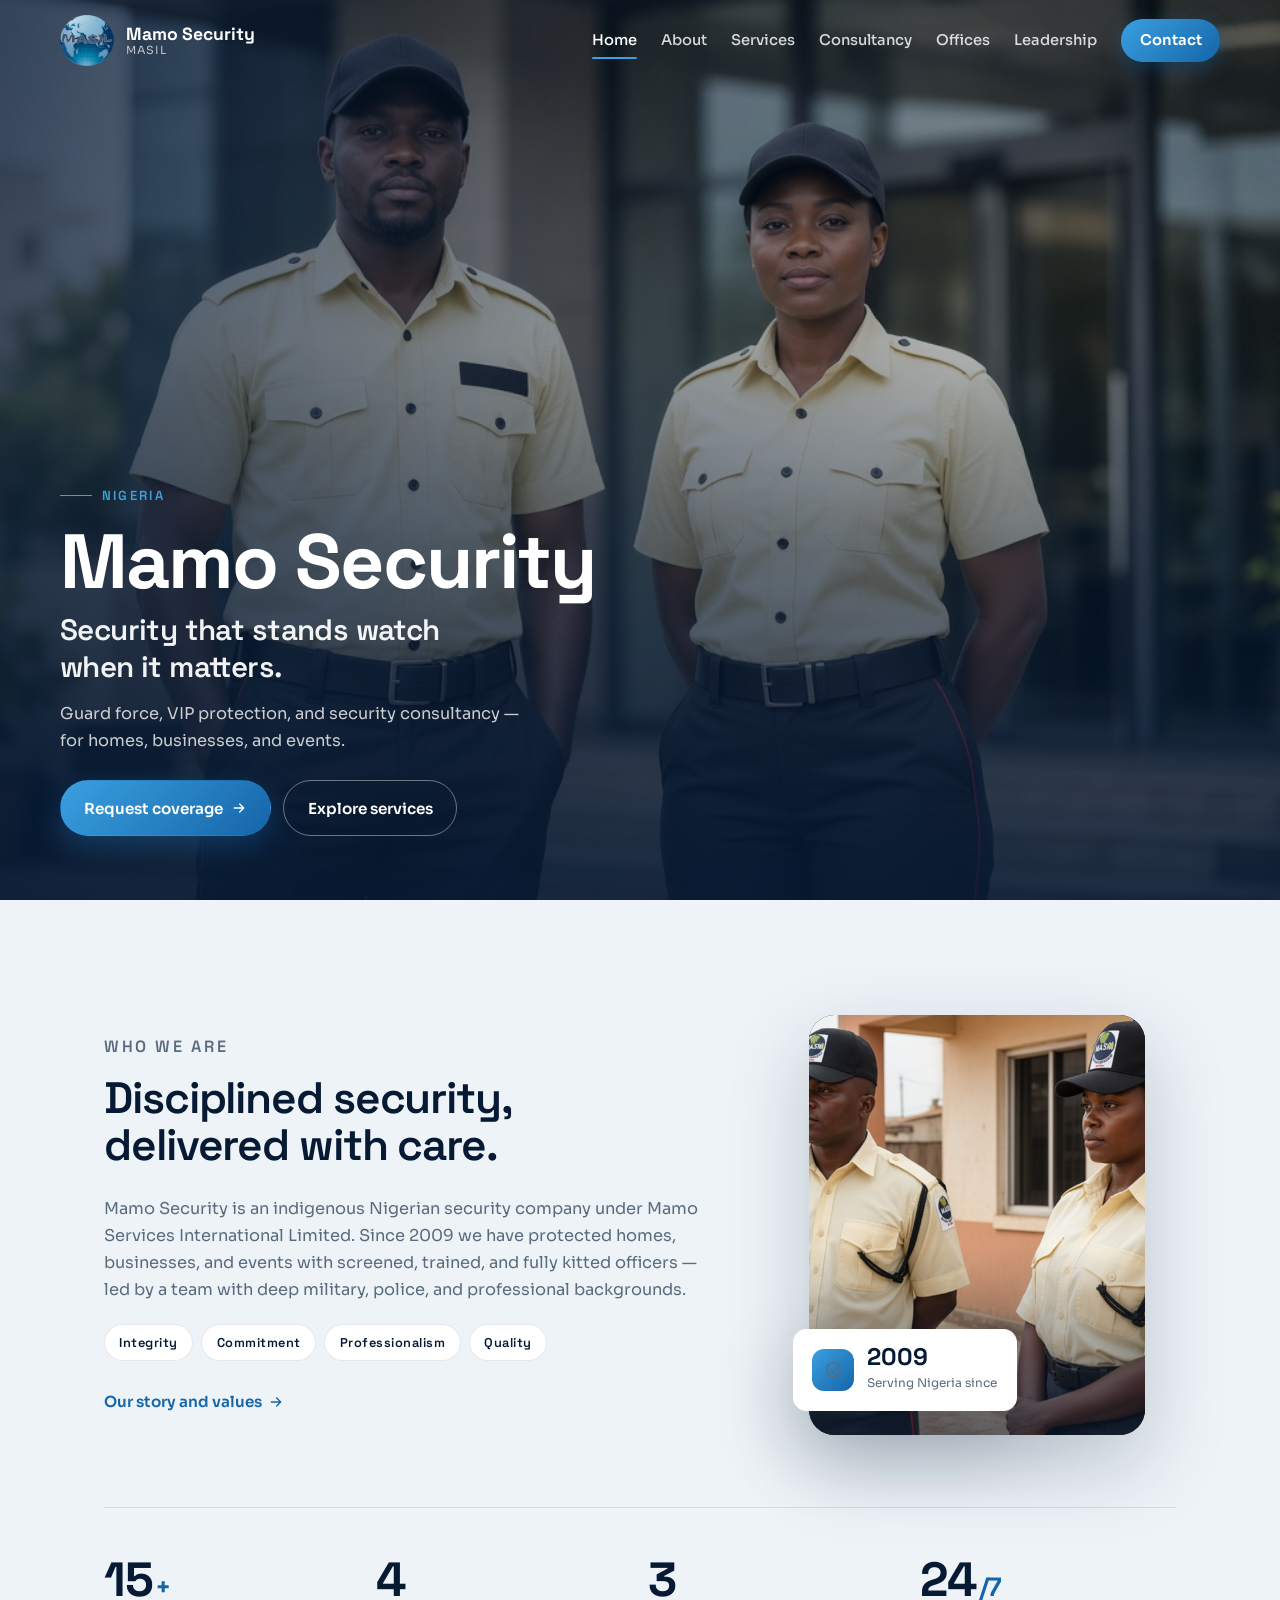
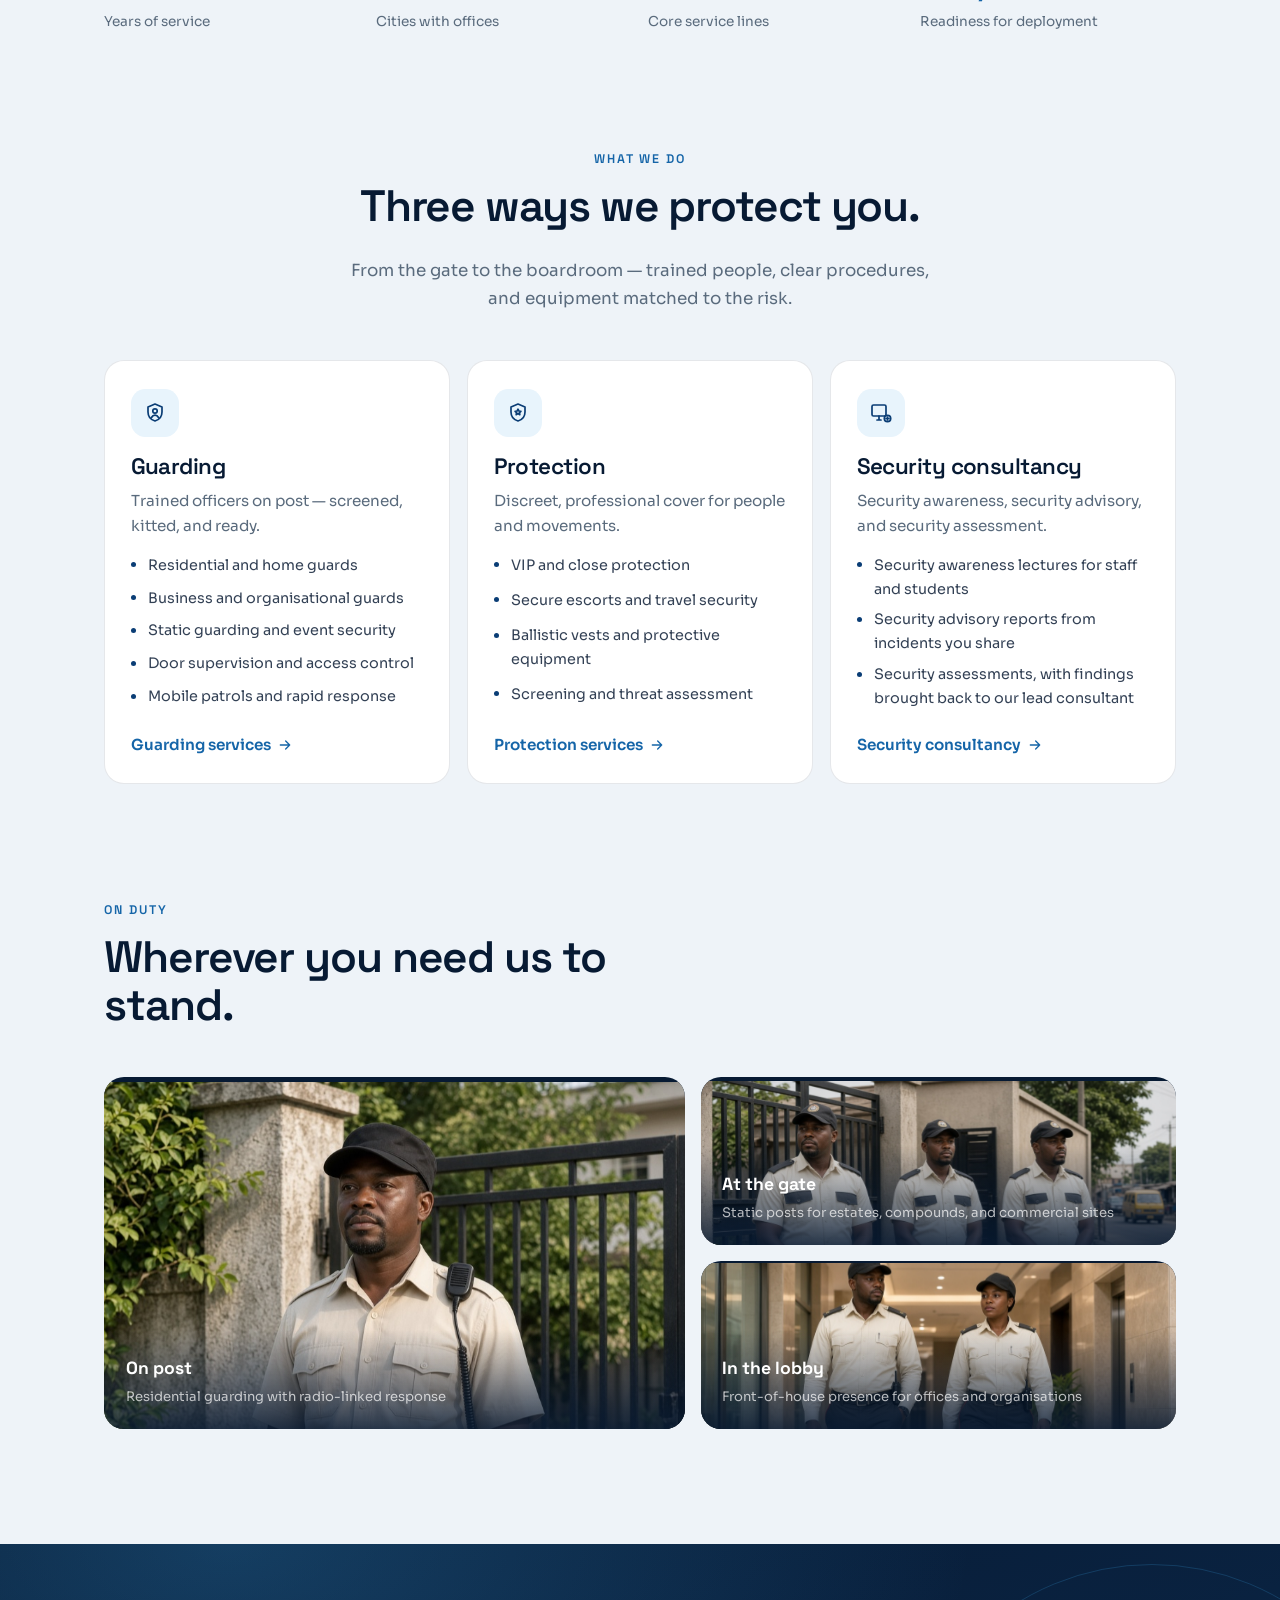
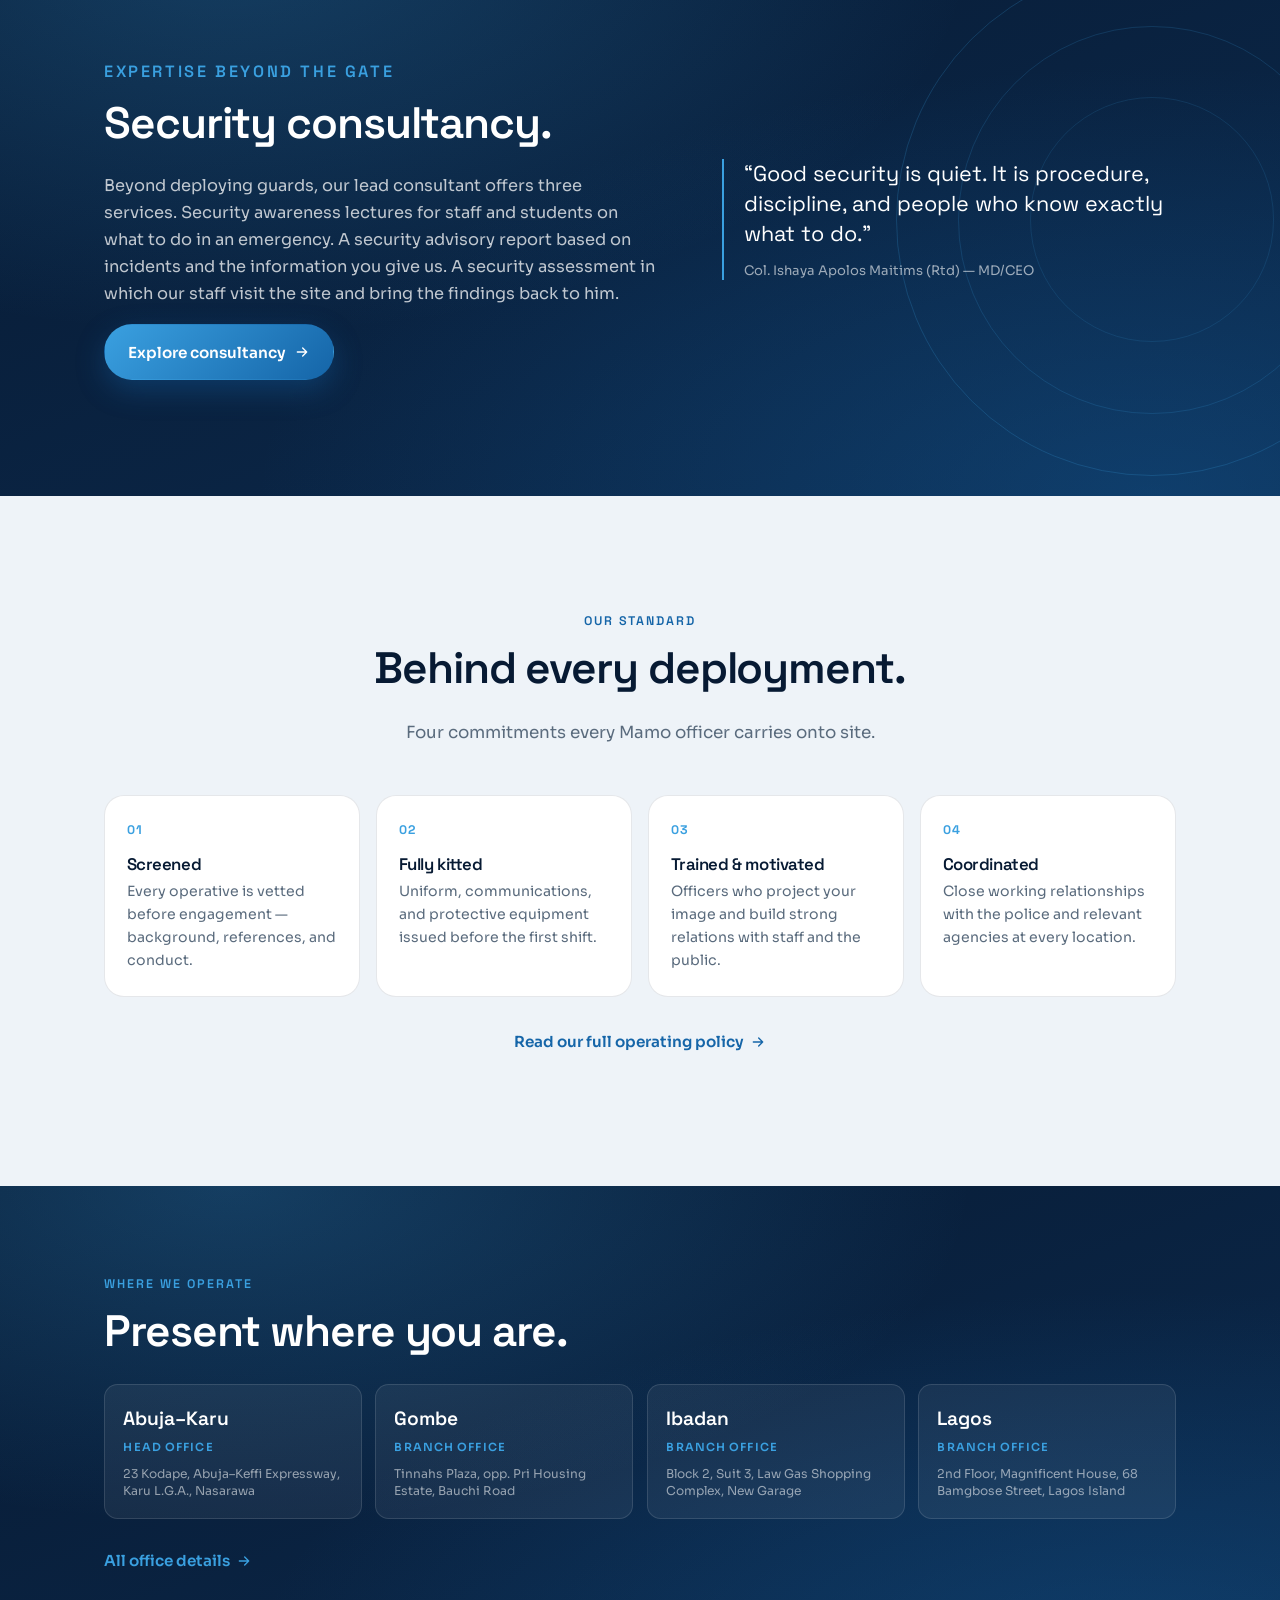
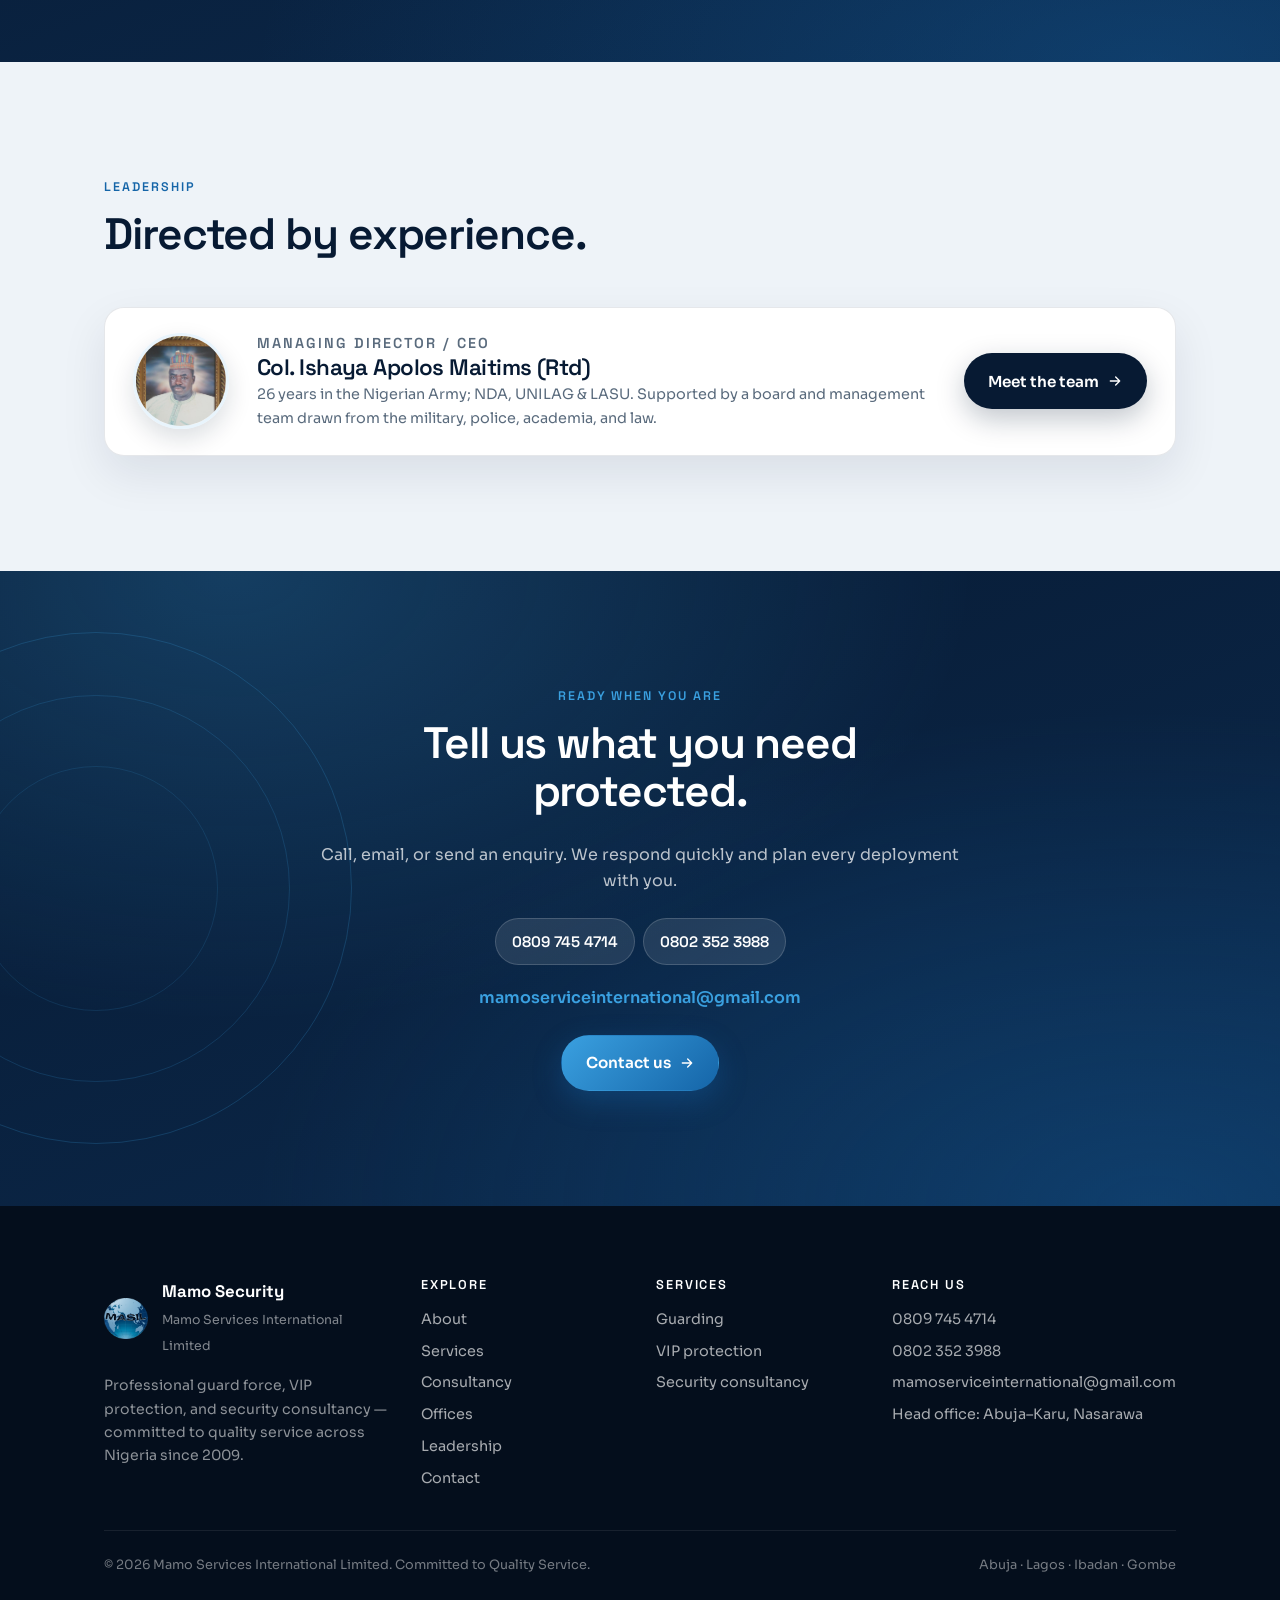
==== commit c6521b80: "Publish the three security consultancy services on the site. Co-authored-by: Cursor <cursoragent@cur" ====
--- a/index.html
+++ b/index.html
@@ -174,15 +174,15 @@
             <span class="feature-icon" aria-hidden="true">
               <svg viewBox="0 0 24 24" fill="none" stroke="currentColor" stroke-width="1.7" stroke-linecap="round" stroke-linejoin="round"><rect x="3" y="4" width="14" height="11" rx="1.5"/><path d="M8 19h4M10 15v4"/><circle cx="18.5" cy="17.5" r="3.2"/><path d="M18.5 16v3M17 17.5h3"/></svg>
             </span>
-            <h3>Training &amp; advisory</h3>
-            <p>Sharper procedures, stronger people, safer sites.</p>
+            <h3>Security consultancy</h3>
+            <p>Security awareness, security advisory, and security assessment.</p>
             <ul>
-              <li>Workshops and technical support</li>
-              <li>Security consultancy and risk assessments</li>
-              <li>Safety training and compliance programmes</li>
+              <li>Security awareness lectures for staff and students</li>
+              <li>Security advisory reports from incidents you share</li>
+              <li>Security assessments, with findings brought back to our lead consultant</li>
             </ul>
-            <a class="link-arrow" href="services.html#training">
-              Training &amp; advisory
+            <a class="link-arrow" href="consultancy.html">
+              Security consultancy
               <svg viewBox="0 0 24 24" fill="none" stroke="currentColor" stroke-width="2" stroke-linecap="round" stroke-linejoin="round"><path d="M5 12h14M13 6l6 6-6 6"/></svg>
             </a>
           </article>
@@ -230,11 +230,12 @@
         <div class="band-inner">
           <div class="reveal">
             <p class="eyebrow">Expertise beyond the gate</p>
-            <h2>Security consultancy &amp; safety lectures.</h2>
+            <h2>Security consultancy.</h2>
             <p>
-              Beyond deploying guards, we help organisations assess risk, strengthen procedures,
-              and train the people who keep sites safe. Our MD/CEO lectures on safety and security
-              to institutions and youth programmes across Nigeria.
+              Beyond deploying guards, our lead consultant offers three services.
+              Security awareness lectures for staff and students on what to do in an emergency.
+              A security advisory report based on incidents and the information you give us.
+              A security assessment in which our staff visit the site and bring the findings back to him.
             </p>
             <a class="btn btn-accent" href="consultancy.html">
               Explore consultancy
@@ -403,8 +404,7 @@
           <ul class="footer-links">
             <li><a href="services.html#guarding">Guarding</a></li>
             <li><a href="services.html#protection">VIP protection</a></li>
-            <li><a href="services.html#training">Training &amp; advisory</a></li>
-            <li><a href="consultancy.html">Consultancy &amp; lectures</a></li>
+            <li><a href="consultancy.html">Security consultancy</a></li>
           </ul>
         </div>
         <div>
--- a/css/styles.css
+++ b/css/styles.css
@@ -47,11 +47,7 @@
   color: var(--ink);
   background: var(--mist);
   -webkit-font-smoothing: antialiased;
-  opacity: 0;
-  transition: opacity 0.5s var(--ease);
-}
-
-body.is-ready { opacity: 1; }
+}
 
 img { display: block; max-width: 100%; }
 a { color: inherit; text-decoration: none; }
@@ -217,18 +213,23 @@
 /* --------------------------------------------------------------------------
    Reveal animations
    -------------------------------------------------------------------------- */
-.reveal {
+/* Only hide for animation once JS marks the page as interactive */
+.js .reveal:not(.is-visible) {
   opacity: 0;
   transform: translateY(26px);
+}
+.reveal {
   transition: opacity 0.9s var(--ease), transform 0.9s var(--ease);
   transition-delay: var(--d, 0ms);
   will-change: opacity, transform;
 }
 .reveal.is-visible { opacity: 1; transform: none; }
 
-.reveal-scale {
+.js .reveal-scale:not(.is-visible) {
   opacity: 0;
   transform: scale(0.96);
+}
+.reveal-scale {
   transition: opacity 1s var(--ease), transform 1s var(--ease);
   transition-delay: var(--d, 0ms);
 }
@@ -271,6 +272,16 @@
   -webkit-backdrop-filter: blur(18px) saturate(140%);
   box-shadow: 0 10px 40px rgba(7, 26, 51, 0.28);
   padding: 0.6rem var(--space);
+}
+
+/* backdrop-filter on the header creates a containing block that traps
+   position:fixed menu overlays — drop it while the mobile menu is open */
+.site-header.is-menu-open,
+.site-header:has(.site-nav.is-open) {
+  background: transparent;
+  backdrop-filter: none;
+  -webkit-backdrop-filter: none;
+  box-shadow: none;
 }
 
 .header-inner {
@@ -1577,20 +1588,26 @@
   .site-nav {
     position: fixed;
     inset: 0;
-    background: rgba(4, 14, 28, 0.97);
-    backdrop-filter: blur(14px);
+    z-index: 1;
+    background: #040e1c;
     flex-direction: column;
     justify-content: center;
+    align-items: center;
     gap: 1.5rem;
     font-size: 1.3rem;
     font-family: var(--font-display);
     opacity: 0;
     visibility: hidden;
+    pointer-events: none;
     transition: opacity 0.35s var(--ease), visibility 0.35s var(--ease);
   }
 
   .site-nav a { transform: translateY(12px); transition: transform 0.4s var(--ease), color 0.3s var(--ease); }
-  .site-nav.is-open { opacity: 1; visibility: visible; }
+  .site-nav.is-open {
+    opacity: 1;
+    visibility: visible;
+    pointer-events: auto;
+  }
   .site-nav.is-open a { transform: none; }
   .site-nav.is-open a:nth-child(1) { transition-delay: 0.05s; }
   .site-nav.is-open a:nth-child(2) { transition-delay: 0.1s; }
